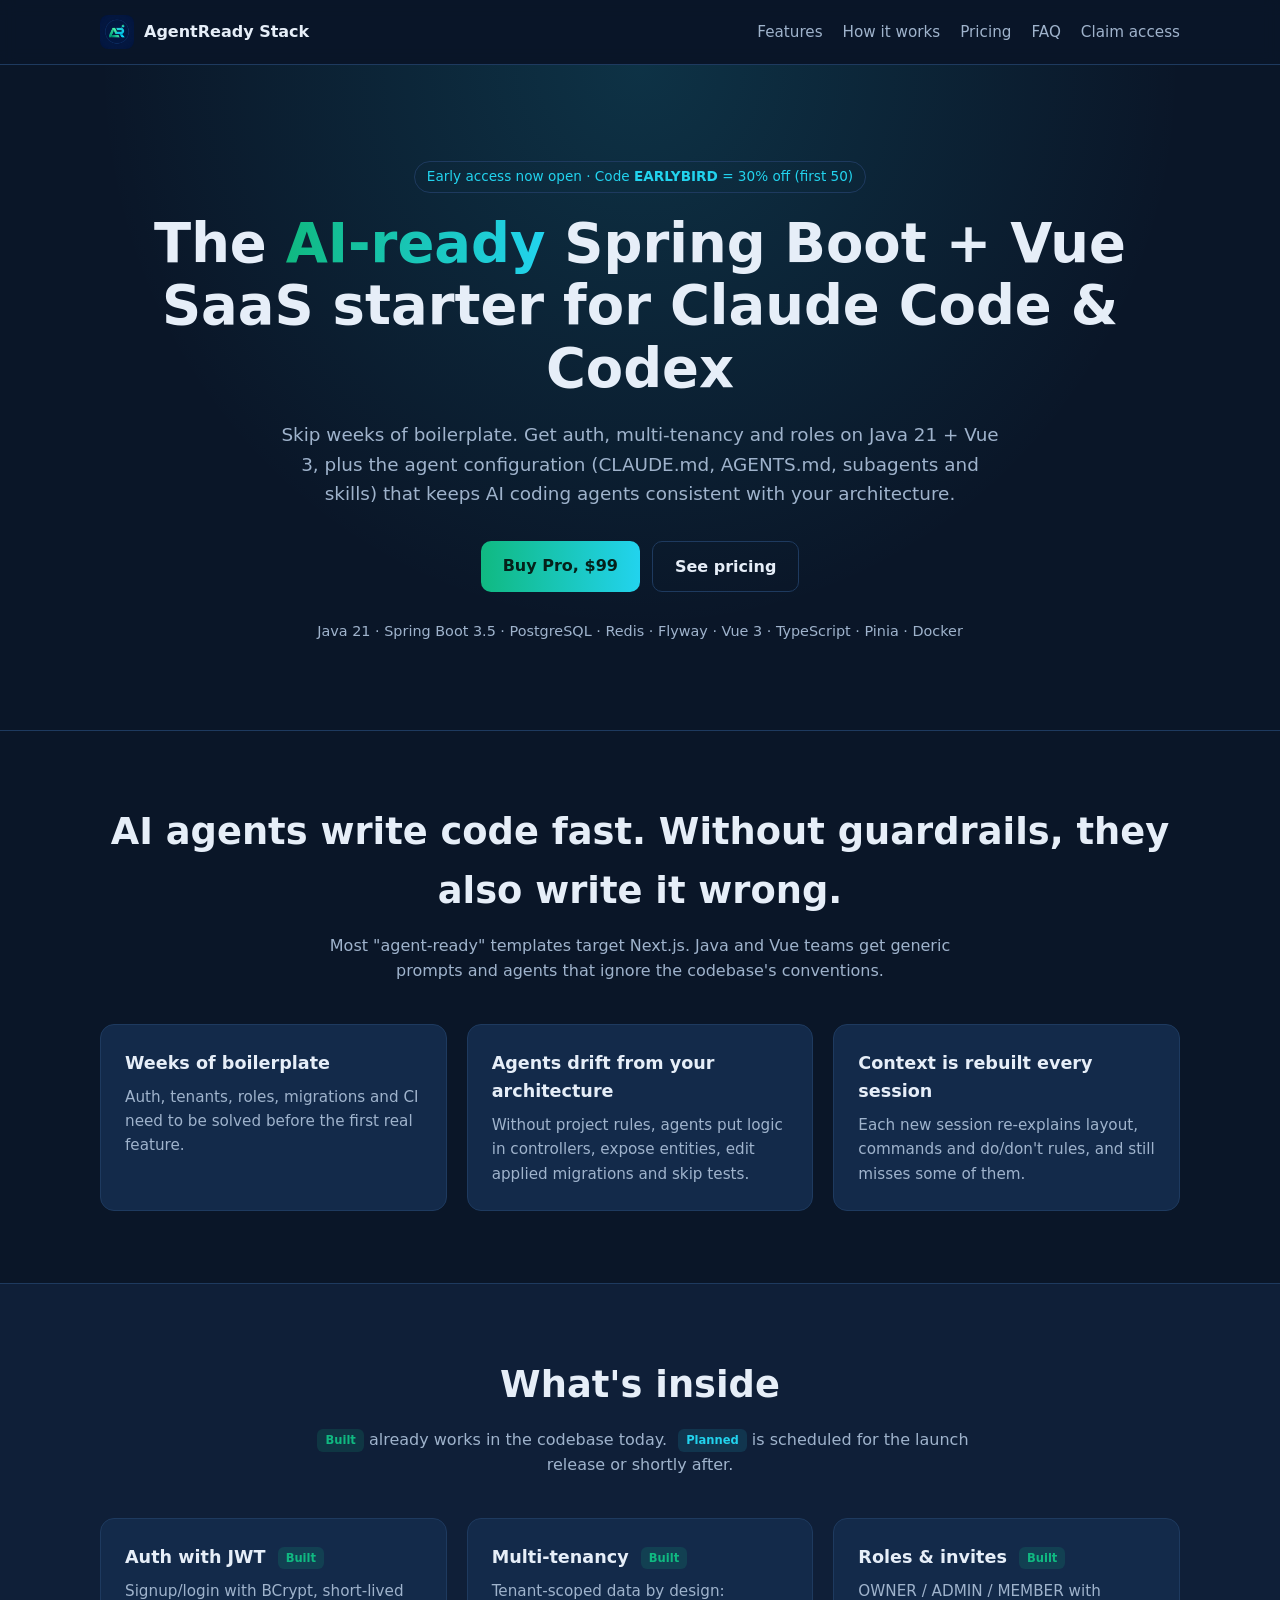
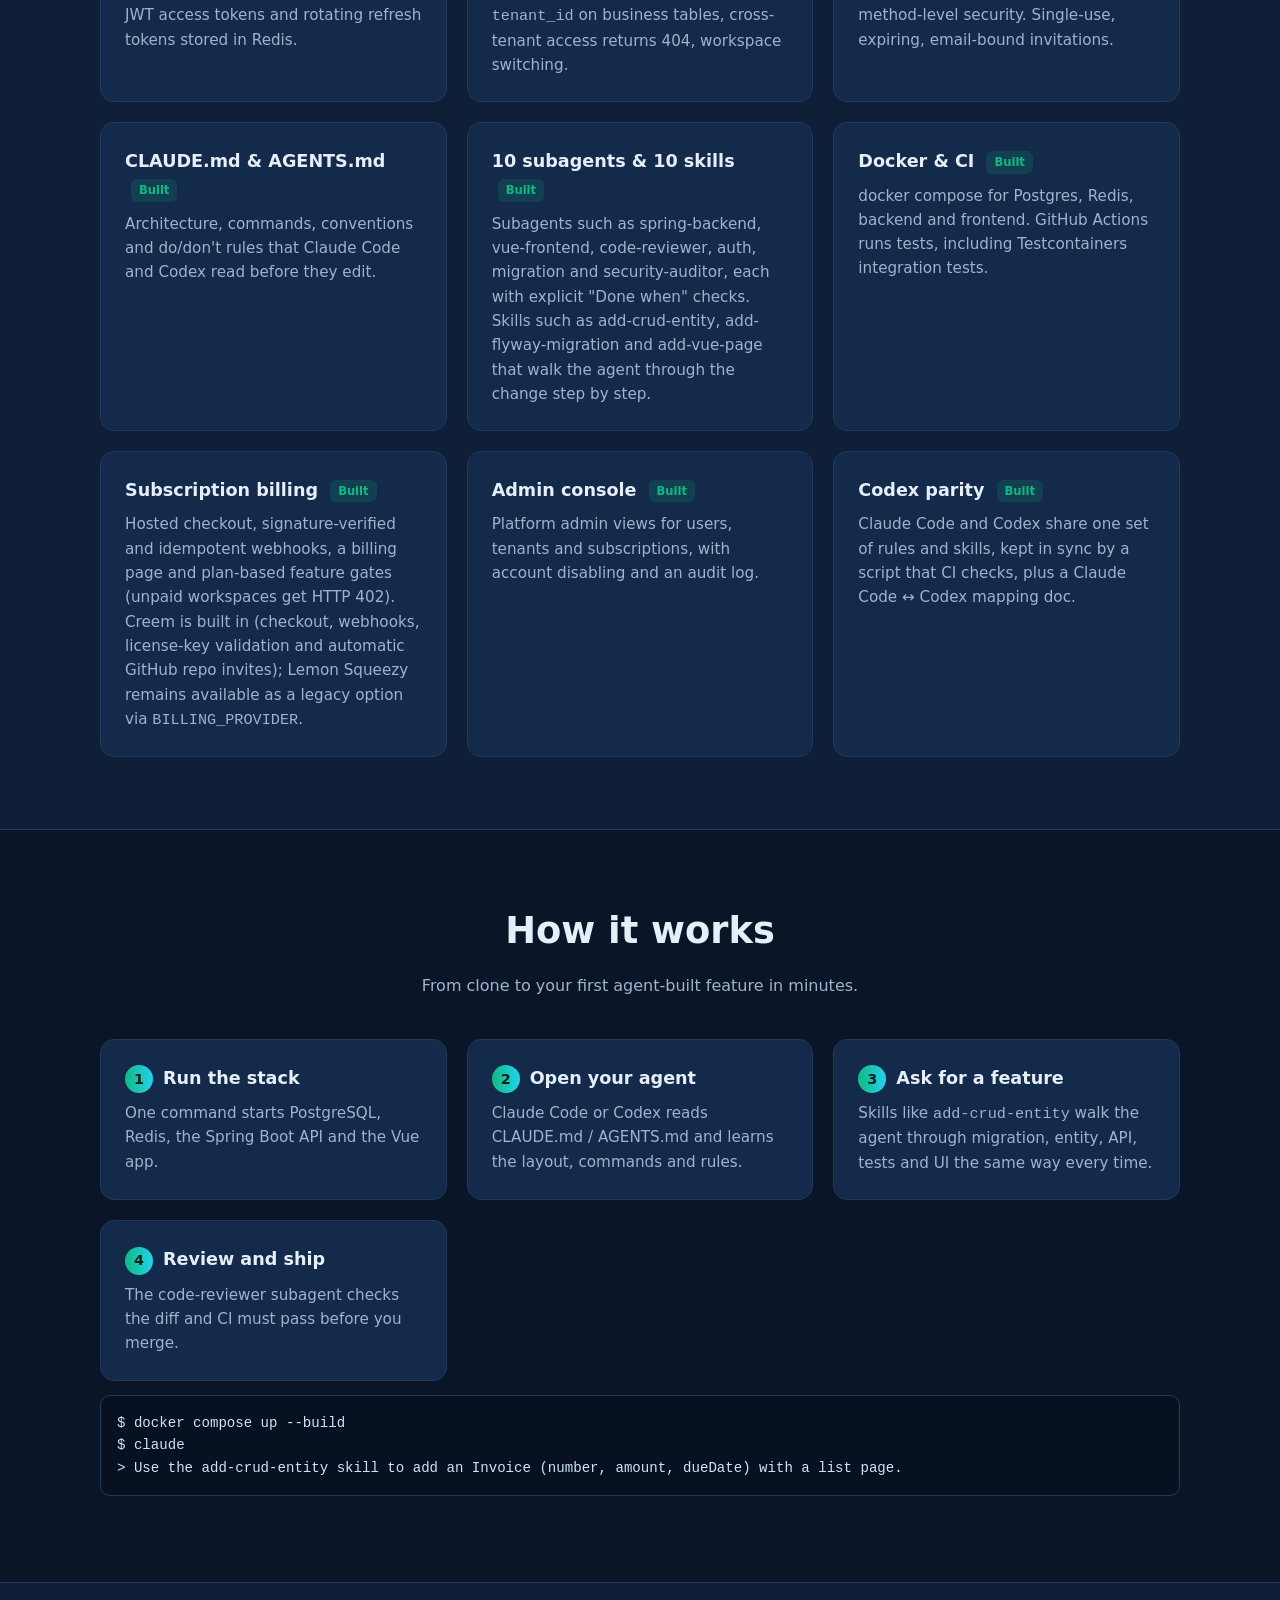
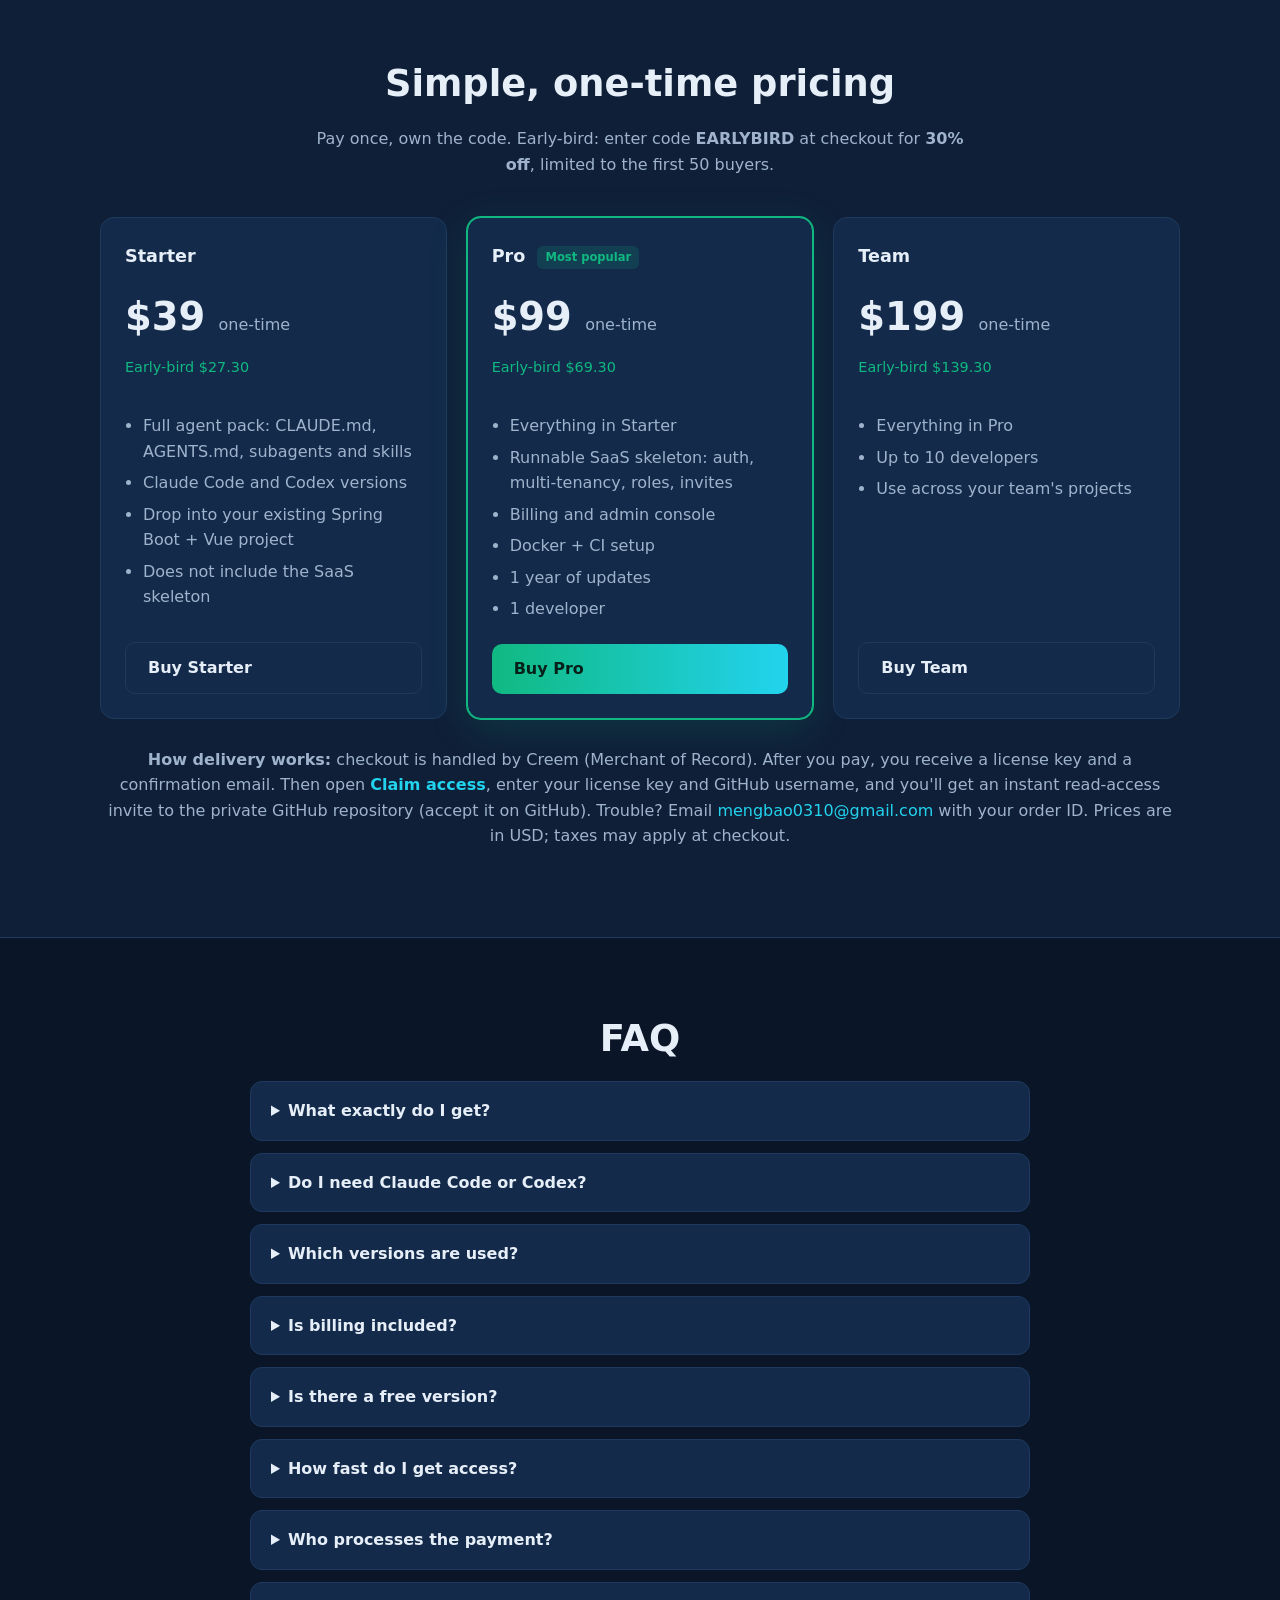
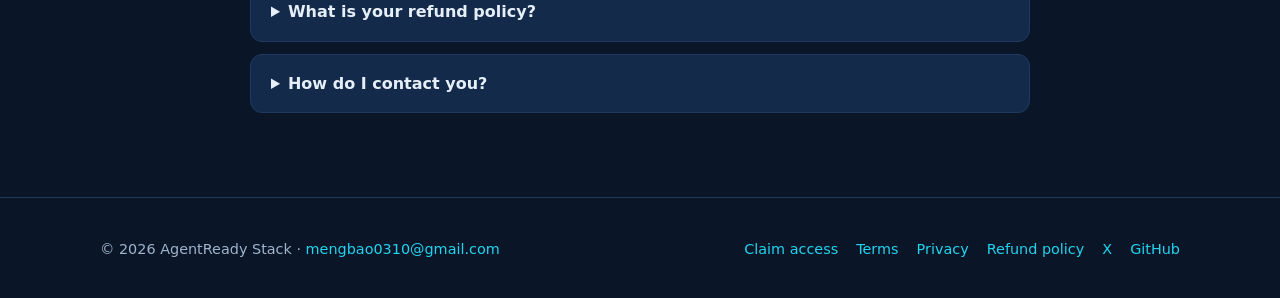
==== index.html @ 7f7bd386 "Self-serve delivery: Claim access page (license key + GitHub username), Creem built-in billing, refu" ====
<!doctype html>
<html lang="en"><head><meta charset="UTF-8"><meta name="viewport" content="width=device-width, initial-scale=1"><link rel="icon" type="image/png" href="/assets/favicon.png"><link rel="apple-touch-icon" href="/assets/apple-touch-icon.png"><link rel="stylesheet" href="/assets/style.css">
<title>AgentReady Stack: AI-ready Spring Boot + Vue SaaS starter for Claude Code & Codex</title>
<meta name="description" content="A production-minded Spring Boot 3 + Vue 3 SaaS starter with CLAUDE.md, AGENTS.md, subagents and skills, so Claude Code and Codex can build features that fit your codebase.">
<meta property="og:title" content="AgentReady Stack"><meta property="og:description" content="AI-ready Spring Boot + Vue SaaS starter for Claude Code & Codex."><meta property="og:image" content="https://agentreadystack.github.io/assets/logo.png"><meta name="twitter:card" content="summary"><meta name="twitter:site" content="@agentreadystack">
</head><body>
<header class="top"><div class="wrap nav"><a class="brand" href="/"><img src="/assets/logo.png" alt="AgentReady Stack logo">AgentReady Stack</a><nav class="links"><a href="/#features">Features</a><a href="/#how">How it works</a><a href="/#pricing">Pricing</a><a href="/#faq">FAQ</a><a href="https://198.200.42.142.sslip.io:8443/claim">Claim access</a></nav></div></header>
<main>
<div class="hero"><div class="wrap">
  <span class="pill">Early access now open · Code <strong>EARLYBIRD</strong> = 30% off (first 50)</span>
  <h1>The <span class="g">AI-ready</span> Spring Boot + Vue<br>SaaS starter for Claude Code &amp; Codex</h1>
  <p class="lead">Skip weeks of boilerplate. Get auth, multi-tenancy and roles on Java 21 + Vue 3, plus the agent configuration (CLAUDE.md, AGENTS.md, subagents and skills) that keeps AI coding agents consistent with your architecture.</p>
  <div class="cta"><a class="btn primary" href="https://www.creem.io/payment/prod_1FH8LfFZTY4Kdtn2gimqIX">Buy Pro, $99</a><a class="btn" href="#pricing">See pricing</a></div>
  <p class="stack">Java 21 · Spring Boot 3.5 · PostgreSQL · Redis · Flyway · Vue 3 · TypeScript · Pinia · Docker</p>
</div></div>

<section id="problem"><div class="wrap">
  <h2>AI agents write code fast. Without guardrails, they also write it wrong.</h2>
  <p class="sub">Most "agent-ready" templates target Next.js. Java and Vue teams get generic prompts and agents that ignore the codebase's conventions.</p>
  <div class="grid">
    <div class="card"><h3>Weeks of boilerplate</h3><p>Auth, tenants, roles, migrations and CI need to be solved before the first real feature.</p></div>
    <div class="card"><h3>Agents drift from your architecture</h3><p>Without project rules, agents put logic in controllers, expose entities, edit applied migrations and skip tests.</p></div>
    <div class="card"><h3>Context is rebuilt every session</h3><p>Each new session re-explains layout, commands and do/don't rules, and still misses some of them.</p></div>
  </div>
</div></section>

<section id="features" class="alt"><div class="wrap">
  <h2>What's inside</h2>
  <p class="sub"><span class="tag ok">Built</span> already works in the codebase today. <span class="tag soon">Planned</span> is scheduled for the launch release or shortly after.</p>
  <div class="grid">
    <div class="card"><h3>Auth with JWT <span class="tag ok">Built</span></h3><p>Signup/login with BCrypt, short-lived JWT access tokens and rotating refresh tokens stored in Redis.</p></div>
    <div class="card"><h3>Multi-tenancy <span class="tag ok">Built</span></h3><p>Tenant-scoped data by design: <code>tenant_id</code> on business tables, cross-tenant access returns 404, workspace switching.</p></div>
    <div class="card"><h3>Roles &amp; invites <span class="tag ok">Built</span></h3><p>OWNER / ADMIN / MEMBER with method-level security. Single-use, expiring, email-bound invitations.</p></div>
    <div class="card"><h3>CLAUDE.md &amp; AGENTS.md <span class="tag ok">Built</span></h3><p>Architecture, commands, conventions and do/don't rules that Claude Code and Codex read before they edit.</p></div>
    <div class="card"><h3>10 subagents &amp; 10 skills <span class="tag ok">Built</span></h3><p>Subagents such as spring-backend, vue-frontend, code-reviewer, auth, migration and security-auditor, each with explicit "Done when" checks. Skills such as add-crud-entity, add-flyway-migration and add-vue-page that walk the agent through the change step by step.</p></div>
    <div class="card"><h3>Docker &amp; CI <span class="tag ok">Built</span></h3><p>docker compose for Postgres, Redis, backend and frontend. GitHub Actions runs tests, including Testcontainers integration tests.</p></div>
    <div class="card"><h3>Subscription billing <span class="tag ok">Built</span> </h3><p>Hosted checkout, signature-verified and idempotent webhooks, a billing page and plan-based feature gates (unpaid workspaces get HTTP 402). Creem is built in (checkout, webhooks, license-key validation and automatic GitHub repo invites); Lemon Squeezy remains available as a legacy option via <code>BILLING_PROVIDER</code>.</p></div>
    <div class="card"><h3>Admin console <span class="tag ok">Built</span></h3><p>Platform admin views for users, tenants and subscriptions, with account disabling and an audit log.</p></div>
    <div class="card"><h3>Codex parity <span class="tag ok">Built</span></h3><p>Claude Code and Codex share one set of rules and skills, kept in sync by a script that CI checks, plus a Claude Code ↔ Codex mapping doc.</p></div>
  </div>
</div></section>

<section id="how"><div class="wrap">
  <h2>How it works</h2>
  <p class="sub">From clone to your first agent-built feature in minutes.</p>
  <div class="grid steps">
    <div class="card"><h3>Run the stack</h3><p>One command starts PostgreSQL, Redis, the Spring Boot API and the Vue app.</p></div>
    <div class="card"><h3>Open your agent</h3><p>Claude Code or Codex reads CLAUDE.md / AGENTS.md and learns the layout, commands and rules.</p></div>
    <div class="card"><h3>Ask for a feature</h3><p>Skills like <code>add-crud-entity</code> walk the agent through migration, entity, API, tests and UI the same way every time.</p></div>
    <div class="card"><h3>Review and ship</h3><p>The code-reviewer subagent checks the diff and CI must pass before you merge.</p></div>
  </div>
<pre>$ docker compose up --build
$ claude
&gt; Use the add-crud-entity skill to add an Invoice (number, amount, dueDate) with a list page.</pre>
</div></section>

<section id="pricing" class="alt"><div class="wrap">
  <h2>Simple, one-time pricing</h2>
  <p class="sub">Pay once, own the code. Early-bird: enter code <strong>EARLYBIRD</strong> at checkout for <strong>30% off</strong>, limited to the first 50 buyers.</p>
  <div class="grid">
    <div class="card price"><h3>Starter</h3><div class="amt">$39 <small>one-time</small></div><div class="early">Early-bird $27.30</div>
      <ul><li>Full agent pack: CLAUDE.md, AGENTS.md, subagents and skills</li><li>Claude Code and Codex versions</li><li>Drop into your existing Spring Boot + Vue project</li><li>Does not include the SaaS skeleton</li></ul>
      <a class="btn" href="https://www.creem.io/payment/prod_6Cy2xMHjmR40RWroqj9ZmP">Buy Starter</a></div>
    <div class="card price feat"><h3>Pro <span class="tag ok">Most popular</span></h3><div class="amt">$99 <small>one-time</small></div><div class="early">Early-bird $69.30</div>
      <ul><li>Everything in Starter</li><li>Runnable SaaS skeleton: auth, multi-tenancy, roles, invites</li><li>Billing and admin console</li><li>Docker + CI setup</li><li>1 year of updates</li><li>1 developer</li></ul>
      <a class="btn primary" href="https://www.creem.io/payment/prod_1FH8LfFZTY4Kdtn2gimqIX">Buy Pro</a></div>
    <div class="card price"><h3>Team</h3><div class="amt">$199 <small>one-time</small></div><div class="early">Early-bird $139.30</div>
      <ul><li>Everything in Pro</li><li>Up to 10 developers</li><li>Use across your team's projects</li></ul>
      <a class="btn" href="https://www.creem.io/payment/prod_1za8UIUxZ0v2DpM2Q4y50P">Buy Team</a></div>
  </div>
  <p class="notice"><strong>How delivery works:</strong> checkout is handled by Creem (Merchant of Record). After you pay, you receive a license key and a confirmation email. Then open <a href="https://198.200.42.142.sslip.io:8443/claim"><strong>Claim access</strong></a>, enter your license key and GitHub username, and you'll get an instant read-access invite to the private GitHub repository (accept it on GitHub). Trouble? Email <a href="mailto:mengbao0310@gmail.com">mengbao0310@gmail.com</a> with your order ID. Prices are in USD; taxes may apply at checkout.</p>
</div></section>

<section id="faq"><div class="wrap" style="max-width:820px">
  <h2>FAQ</h2>
  <details><summary>What exactly do I get?</summary><p>Source code for the Spring Boot + Vue project (Pro/Team) and the agent configuration files (all plans), delivered through an invite to the private GitHub repository (redeem your license key on the <a href="https://198.200.42.142.sslip.io:8443/claim">claim page</a>), plus a license key. You can modify it and use it in commercial projects.</p></details>
  <details><summary>Do I need Claude Code or Codex?</summary><p>No. It's a clean, conventional codebase you can use on its own. The agent pack makes Claude Code and Codex far more reliable on it.</p></details>
  <details><summary>Which versions are used?</summary><p>Java 21, Spring Boot 3.5, PostgreSQL 16, Redis 7, Vue 3 with Vite, TypeScript and Pinia.</p></details>
  <details><summary>Is billing included?</summary><p>Yes, in Pro and Team: checkout, verified webhooks, a billing page, plan gates and an admin console are in the codebase today. Creem is the built-in provider (Lemon Squeezy is kept as a legacy option). Anything not built yet is labeled "Planned" on this page.</p></details>
  <details><summary>Is there a free version?</summary><p>An open-source "lite" edition (agent basics + minimal CRUD demo, MIT) and a free CLI, <code>wt-java</code>, for running agents in parallel git worktrees are planned around launch.</p></details>
  <details><summary>How fast do I get access?</summary><p>Instantly. Your license key is in the Creem receipt email; enter it with your GitHub username at <a href="https://198.200.42.142.sslip.io:8443/claim">Claim access</a> and the invite is sent right away. If anything goes wrong, email <a href="mailto:mengbao0310@gmail.com">mengbao0310@gmail.com</a>.</p></details>
  <details><summary>Who processes the payment?</summary><p>Creem, our Merchant of Record. They handle payment, invoices and applicable sales tax.</p></details>
  <details><summary>What is your refund policy?</summary><p>14 days, no questions asked. See the <a href="/refund.html">refund policy</a>.</p></details>
  <details><summary>How do I contact you?</summary><p>Email <a href="mailto:mengbao0310@gmail.com">mengbao0310@gmail.com</a> or message <a href="https://x.com/agentreadystack">@agentreadystack</a> on X.</p></details>
</div></section>
</main>
<footer><div class="wrap foot"><div>© 2026 AgentReady Stack · <a href="mailto:mengbao0310@gmail.com">mengbao0310@gmail.com</a></div><nav><a href="https://198.200.42.142.sslip.io:8443/claim">Claim access</a><a href="/terms.html">Terms</a><a href="/privacy.html">Privacy</a><a href="/refund.html">Refund policy</a><a href="https://x.com/agentreadystack">X</a><a href="https://github.com/agentreadystack">GitHub</a></nav></div></footer>
</body></html>
---- assets/style.css ----
:root{--bg:#0a1628;--bg2:#0f1f38;--card:#132a4a;--line:#1e3a5f;--text:#e6eef8;--muted:#9fb3cc;--em:#10b981;--cy:#22d3ee;--grad:linear-gradient(90deg,#10b981,#22d3ee)}
*{box-sizing:border-box}html{scroll-behavior:smooth}
body{margin:0;font-family:Inter,ui-sans-serif,system-ui,-apple-system,"Segoe UI",Roboto,sans-serif;background:var(--bg);color:var(--text);line-height:1.6}
a{color:var(--cy);text-decoration:none}a:hover{text-decoration:underline}
.wrap{max-width:1120px;margin:0 auto;padding:0 20px}
header.top{position:sticky;top:0;z-index:10;background:rgba(10,22,40,.85);backdrop-filter:blur(8px);border-bottom:1px solid var(--line)}
.nav{display:flex;align-items:center;gap:24px;height:64px}
.brand{display:flex;align-items:center;gap:10px;font-weight:700;color:var(--text)}.brand img{width:34px;height:34px;border-radius:8px}
.nav .links{margin-left:auto;display:flex;gap:20px;font-size:.95rem}.nav .links a{color:var(--muted)}
.btn{display:inline-block;padding:12px 22px;border-radius:10px;font-weight:600;border:1px solid var(--line);color:var(--text)}
.btn:hover{text-decoration:none;border-color:var(--cy)}
.btn.primary{background:var(--grad);color:#05211a;border:0}
.hero{padding:96px 0 72px;text-align:center;background:radial-gradient(ellipse at top,rgba(34,211,238,.15),transparent 60%)}
.pill{display:inline-block;padding:4px 12px;border:1px solid var(--line);border-radius:999px;color:var(--cy);font-size:.85rem;margin-bottom:20px}
h1{font-size:clamp(2rem,5vw,3.4rem);line-height:1.15;margin:0 0 20px}
.g{background:var(--grad);-webkit-background-clip:text;background-clip:text;color:transparent}
.lead{font-size:1.15rem;color:var(--muted);max-width:720px;margin:0 auto 32px}
.cta{display:flex;gap:12px;justify-content:center;flex-wrap:wrap}
.stack{margin-top:28px;color:var(--muted);font-size:.9rem}
section{padding:72px 0;border-top:1px solid var(--line)}
section.alt{background:var(--bg2)}
h2{font-size:clamp(1.6rem,3.5vw,2.3rem);margin:0 0 12px;text-align:center}
.sub{color:var(--muted);text-align:center;max-width:680px;margin:0 auto 40px}
.grid{display:grid;gap:20px;grid-template-columns:repeat(auto-fit,minmax(260px,1fr))}
.card{background:var(--card);border:1px solid var(--line);border-radius:14px;padding:24px}
.card h3{margin:0 0 8px;font-size:1.1rem}.card p{margin:0;color:var(--muted);font-size:.95rem}
.tag{display:inline-block;font-size:.72rem;font-weight:700;padding:2px 8px;border-radius:6px;margin-left:6px;vertical-align:middle}
.tag.ok{background:rgba(16,185,129,.15);color:var(--em)}.tag.soon{background:rgba(34,211,238,.12);color:var(--cy)}
.steps{counter-reset:s}.steps .card h3::before{counter-increment:s;content:counter(s);display:inline-grid;place-items:center;width:28px;height:28px;border-radius:50%;background:var(--grad);color:#05211a;margin-right:10px;font-size:.9rem}
pre{background:#071122;border:1px solid var(--line);border-radius:10px;padding:16px;overflow:auto;font-size:.88rem;color:#cfe3f7}
.price{display:flex;flex-direction:column}.price .amt{font-size:2.4rem;font-weight:800;margin:8px 0}.price .amt small{font-size:1rem;color:var(--muted);font-weight:500}
.price .early{color:var(--em);font-size:.9rem;margin-bottom:12px}
.price ul{padding-left:18px;color:var(--muted);flex:1}.price li{margin:6px 0}
.price.feat{border-color:var(--em);box-shadow:0 0 0 1px var(--em),0 10px 40px rgba(16,185,129,.15)}
.notice{text-align:center;margin-top:28px;color:var(--muted)}
details{background:var(--card);border:1px solid var(--line);border-radius:12px;padding:16px 20px;margin-bottom:12px}
summary{cursor:pointer;font-weight:600}details p{color:var(--muted);margin:10px 0 0}
footer{border-top:1px solid var(--line);padding:40px 0;color:var(--muted);font-size:.9rem}
.foot{display:flex;flex-wrap:wrap;gap:20px;align-items:center;justify-content:space-between}.foot nav{display:flex;gap:18px;flex-wrap:wrap}
.legal{max-width:780px;padding:48px 20px}.legal h1{font-size:2rem}.legal h2{text-align:left;font-size:1.25rem;margin-top:32px}.legal p,.legal li{color:var(--muted)}
@media(max-width:720px){.nav .links{display:none}.hero{padding:64px 0 48px}}
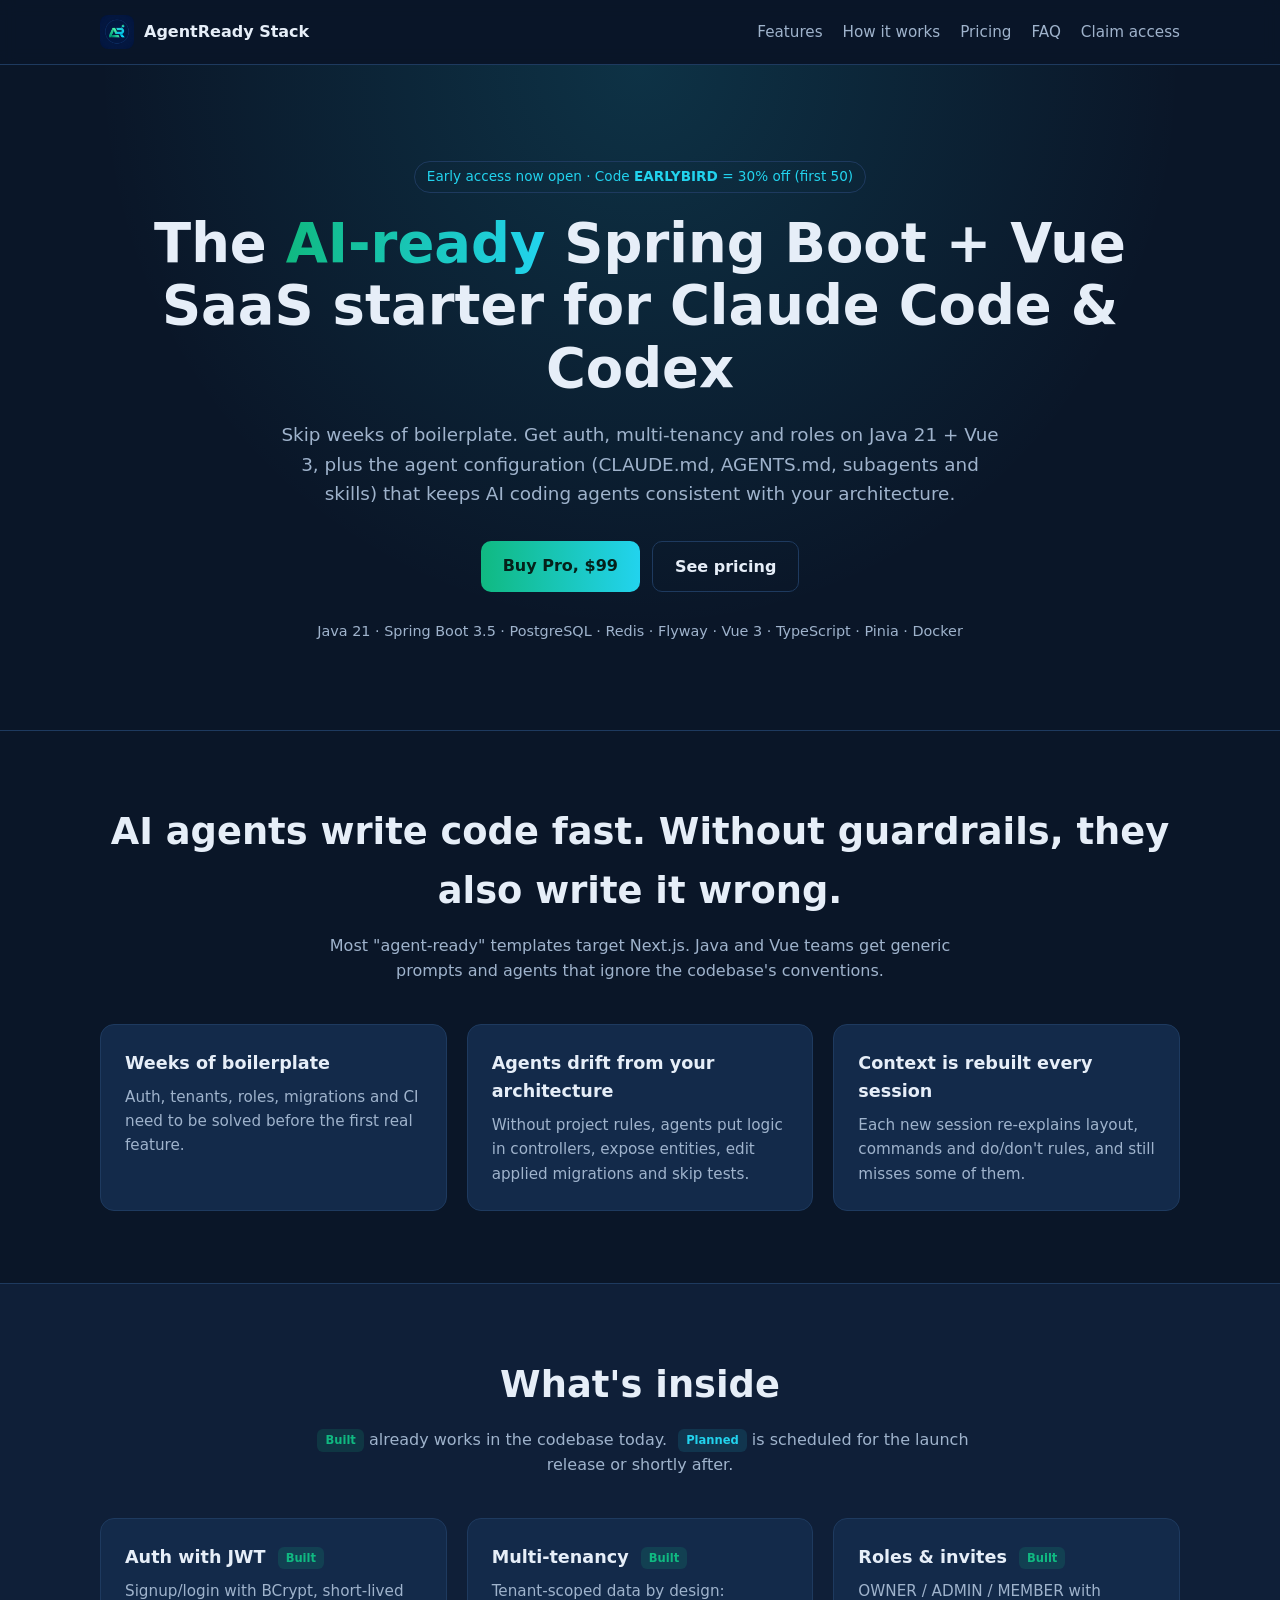
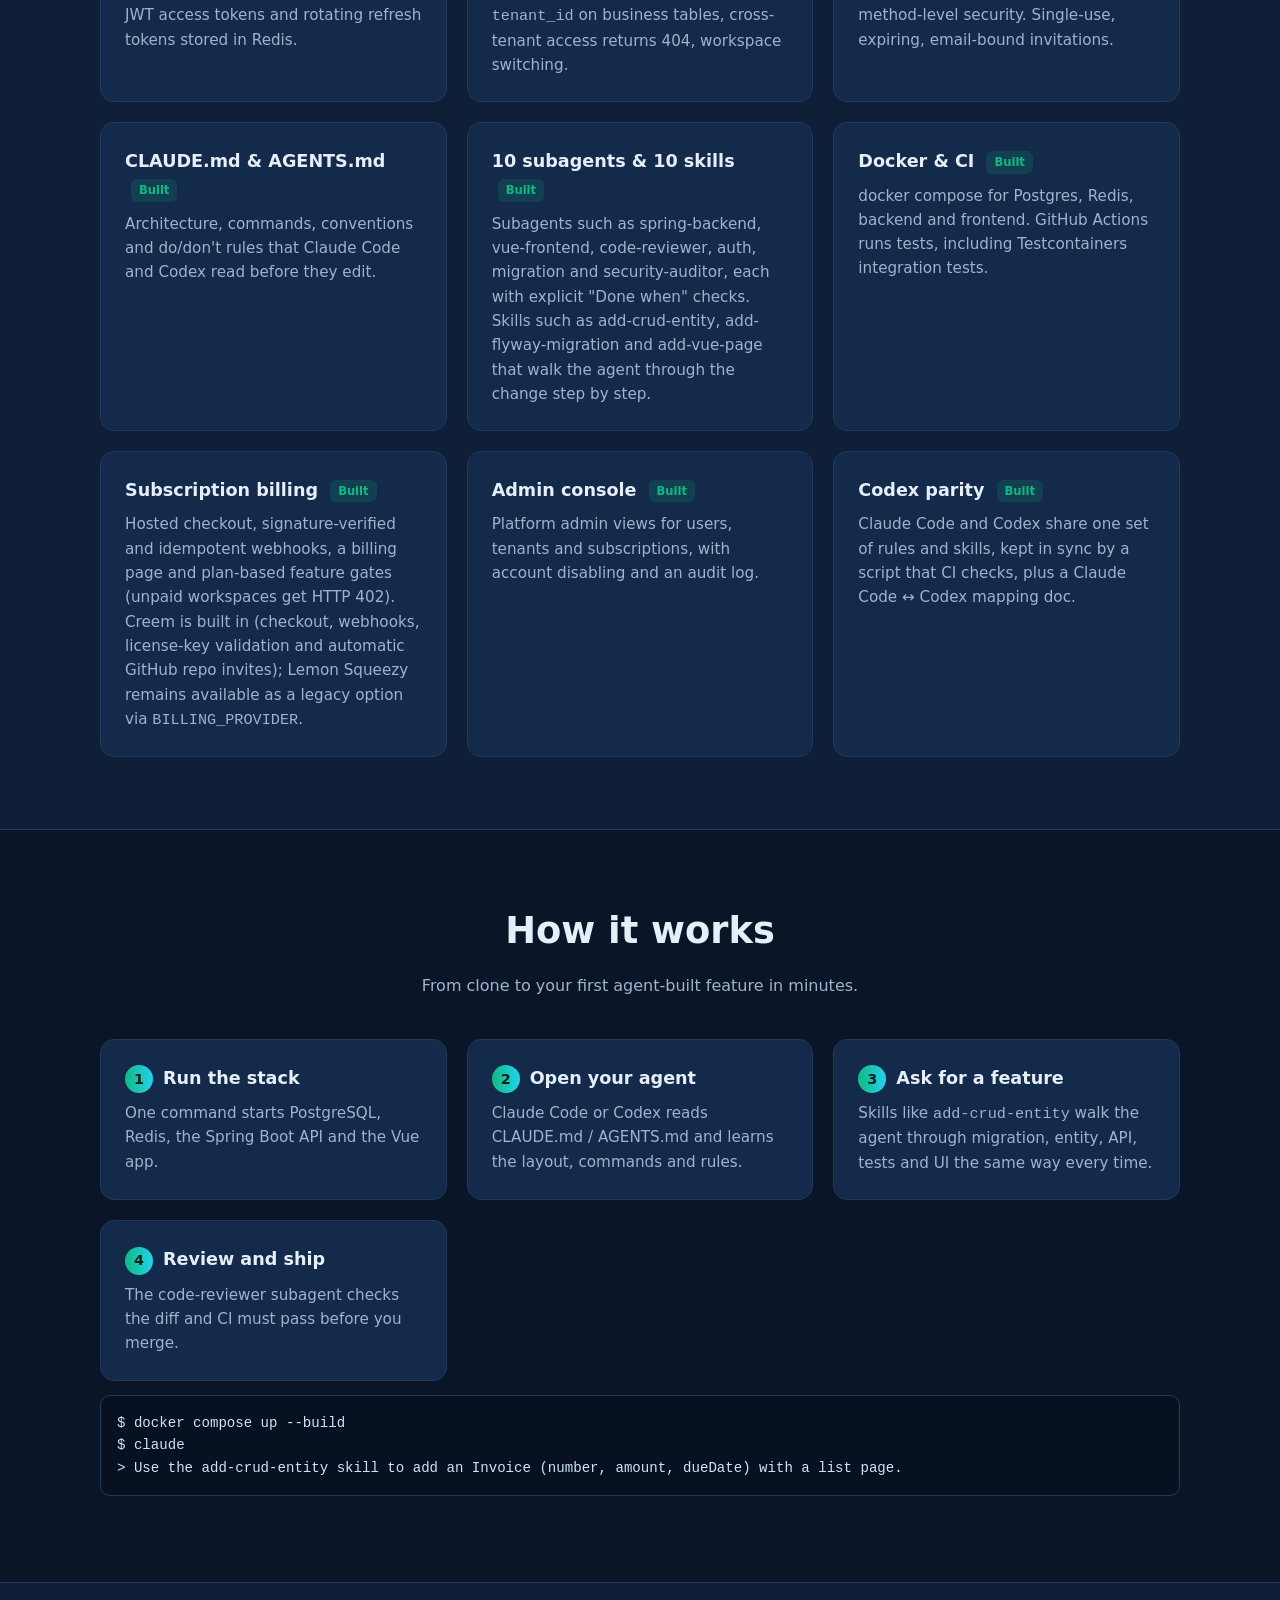
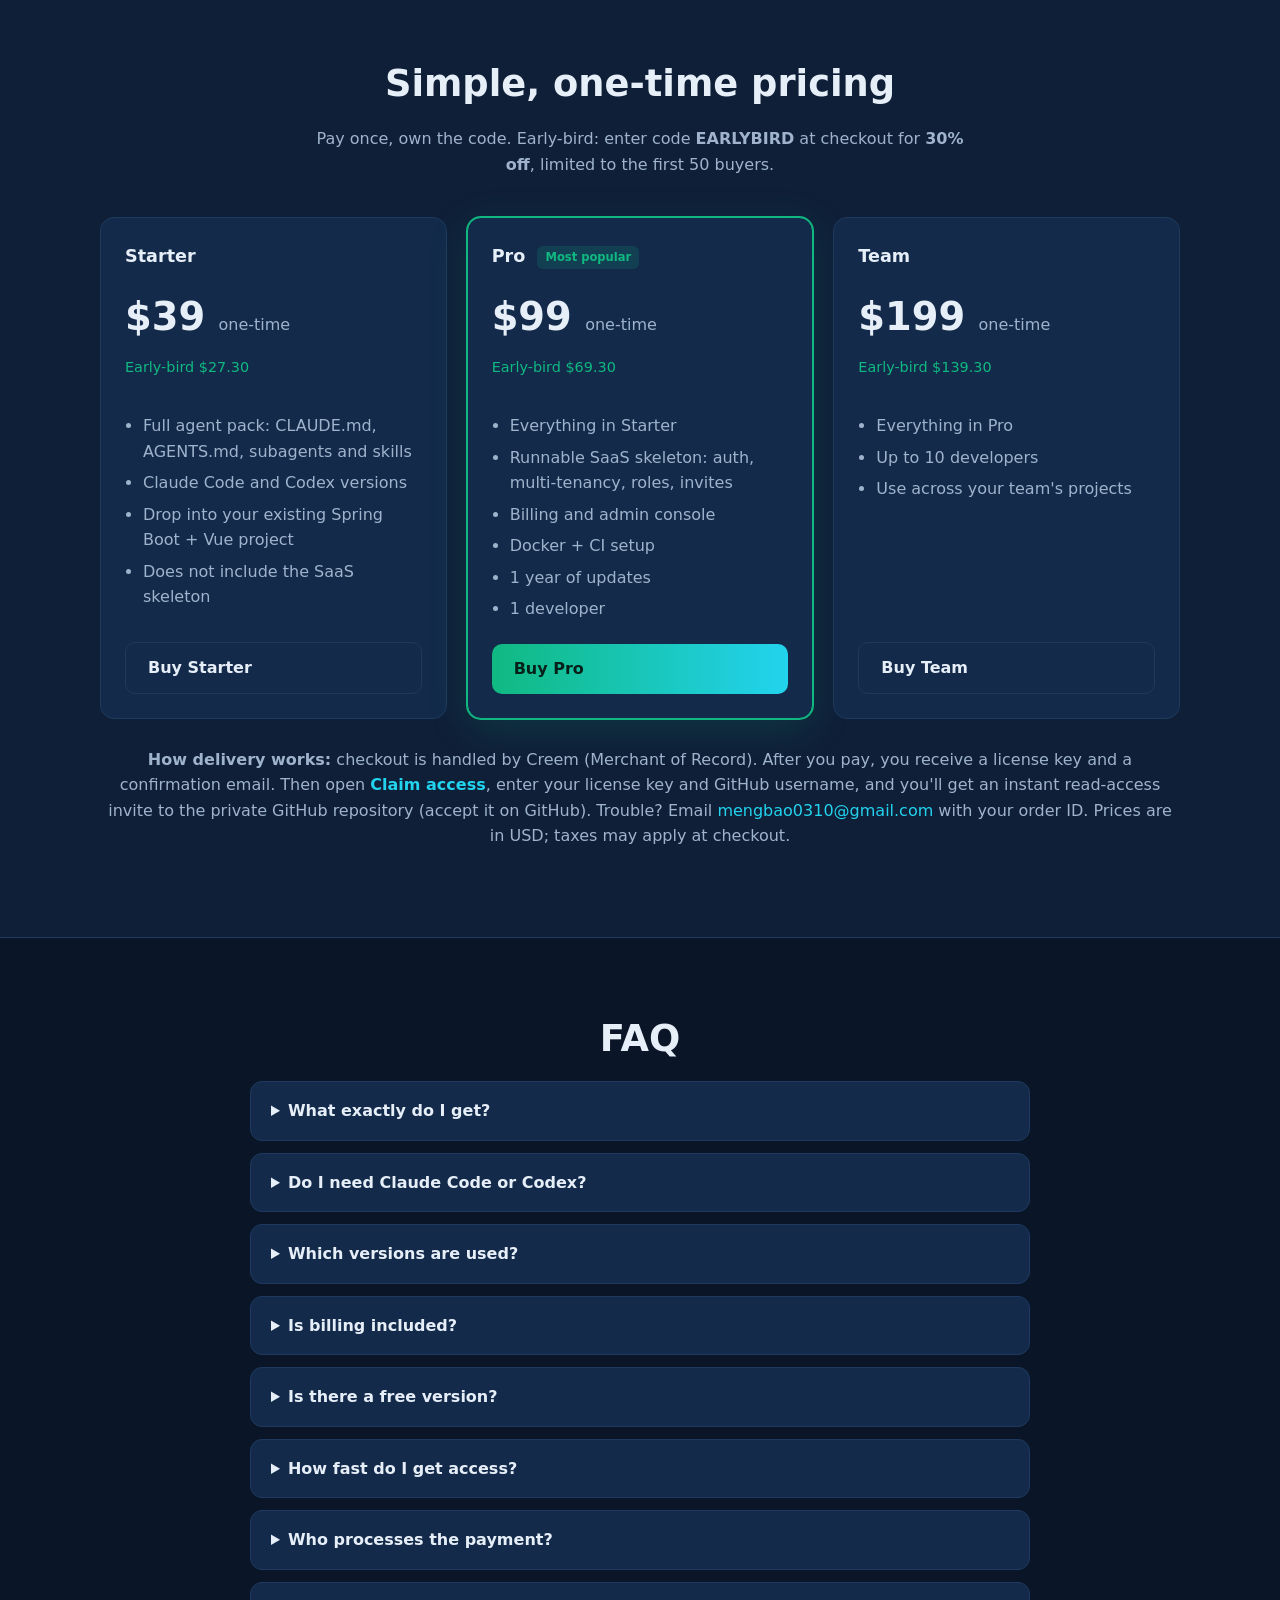
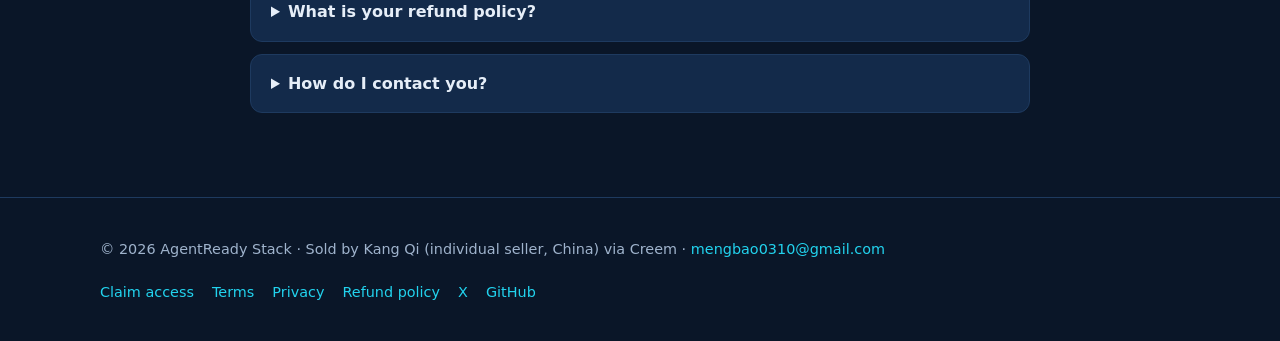
==== commit 75b201e1: "Move to custom domain agentreadystack.com, claim link to app.agentreadystack.com, seller identity on" ====
--- a/index.html
+++ b/index.html
@@ -2,9 +2,9 @@
 <html lang="en"><head><meta charset="UTF-8"><meta name="viewport" content="width=device-width, initial-scale=1"><link rel="icon" type="image/png" href="/assets/favicon.png"><link rel="apple-touch-icon" href="/assets/apple-touch-icon.png"><link rel="stylesheet" href="/assets/style.css">
 <title>AgentReady Stack: AI-ready Spring Boot + Vue SaaS starter for Claude Code & Codex</title>
 <meta name="description" content="A production-minded Spring Boot 3 + Vue 3 SaaS starter with CLAUDE.md, AGENTS.md, subagents and skills, so Claude Code and Codex can build features that fit your codebase.">
-<meta property="og:title" content="AgentReady Stack"><meta property="og:description" content="AI-ready Spring Boot + Vue SaaS starter for Claude Code & Codex."><meta property="og:image" content="https://agentreadystack.github.io/assets/logo.png"><meta name="twitter:card" content="summary"><meta name="twitter:site" content="@agentreadystack">
+<link rel="canonical" href="https://agentreadystack.com/"><meta property="og:url" content="https://agentreadystack.com/"><meta property="og:title" content="AgentReady Stack"><meta property="og:description" content="AI-ready Spring Boot + Vue SaaS starter for Claude Code & Codex."><meta property="og:image" content="https://agentreadystack.com/assets/logo.png"><meta name="twitter:card" content="summary"><meta name="twitter:site" content="@agentreadystack">
 </head><body>
-<header class="top"><div class="wrap nav"><a class="brand" href="/"><img src="/assets/logo.png" alt="AgentReady Stack logo">AgentReady Stack</a><nav class="links"><a href="/#features">Features</a><a href="/#how">How it works</a><a href="/#pricing">Pricing</a><a href="/#faq">FAQ</a><a href="https://198.200.42.142.sslip.io:8443/claim">Claim access</a></nav></div></header>
+<header class="top"><div class="wrap nav"><a class="brand" href="/"><img src="/assets/logo.png" alt="AgentReady Stack logo">AgentReady Stack</a><nav class="links"><a href="/#features">Features</a><a href="/#how">How it works</a><a href="/#pricing">Pricing</a><a href="/#faq">FAQ</a><a href="https://app.agentreadystack.com:8443/claim">Claim access</a></nav></div></header>
 <main>
 <div class="hero"><div class="wrap">
   <span class="pill">Early access now open · Code <strong>EARLYBIRD</strong> = 30% off (first 50)</span>
@@ -68,21 +68,21 @@
       <ul><li>Everything in Pro</li><li>Up to 10 developers</li><li>Use across your team's projects</li></ul>
       <a class="btn" href="https://www.creem.io/payment/prod_1za8UIUxZ0v2DpM2Q4y50P">Buy Team</a></div>
   </div>
-  <p class="notice"><strong>How delivery works:</strong> checkout is handled by Creem (Merchant of Record). After you pay, you receive a license key and a confirmation email. Then open <a href="https://198.200.42.142.sslip.io:8443/claim"><strong>Claim access</strong></a>, enter your license key and GitHub username, and you'll get an instant read-access invite to the private GitHub repository (accept it on GitHub). Trouble? Email <a href="mailto:mengbao0310@gmail.com">mengbao0310@gmail.com</a> with your order ID. Prices are in USD; taxes may apply at checkout.</p>
+  <p class="notice"><strong>How delivery works:</strong> checkout is handled by Creem (Merchant of Record). After you pay, you receive a license key and a confirmation email. Then open <a href="https://app.agentreadystack.com:8443/claim"><strong>Claim access</strong></a>, enter your license key and GitHub username, and you'll get an instant read-access invite to the private GitHub repository (accept it on GitHub). Trouble? Email <a href="mailto:mengbao0310@gmail.com">mengbao0310@gmail.com</a> with your order ID. Prices are in USD; taxes may apply at checkout.</p>
 </div></section>
 
 <section id="faq"><div class="wrap" style="max-width:820px">
   <h2>FAQ</h2>
-  <details><summary>What exactly do I get?</summary><p>Source code for the Spring Boot + Vue project (Pro/Team) and the agent configuration files (all plans), delivered through an invite to the private GitHub repository (redeem your license key on the <a href="https://198.200.42.142.sslip.io:8443/claim">claim page</a>), plus a license key. You can modify it and use it in commercial projects.</p></details>
+  <details><summary>What exactly do I get?</summary><p>Source code for the Spring Boot + Vue project (Pro/Team) and the agent configuration files (all plans), delivered through an invite to the private GitHub repository (redeem your license key on the <a href="https://app.agentreadystack.com:8443/claim">claim page</a>), plus a license key. You can modify it and use it in commercial projects.</p></details>
   <details><summary>Do I need Claude Code or Codex?</summary><p>No. It's a clean, conventional codebase you can use on its own. The agent pack makes Claude Code and Codex far more reliable on it.</p></details>
   <details><summary>Which versions are used?</summary><p>Java 21, Spring Boot 3.5, PostgreSQL 16, Redis 7, Vue 3 with Vite, TypeScript and Pinia.</p></details>
   <details><summary>Is billing included?</summary><p>Yes, in Pro and Team: checkout, verified webhooks, a billing page, plan gates and an admin console are in the codebase today. Creem is the built-in provider (Lemon Squeezy is kept as a legacy option). Anything not built yet is labeled "Planned" on this page.</p></details>
   <details><summary>Is there a free version?</summary><p>An open-source "lite" edition (agent basics + minimal CRUD demo, MIT) and a free CLI, <code>wt-java</code>, for running agents in parallel git worktrees are planned around launch.</p></details>
-  <details><summary>How fast do I get access?</summary><p>Instantly. Your license key is in the Creem receipt email; enter it with your GitHub username at <a href="https://198.200.42.142.sslip.io:8443/claim">Claim access</a> and the invite is sent right away. If anything goes wrong, email <a href="mailto:mengbao0310@gmail.com">mengbao0310@gmail.com</a>.</p></details>
+  <details><summary>How fast do I get access?</summary><p>Instantly. Your license key is in the Creem receipt email; enter it with your GitHub username at <a href="https://app.agentreadystack.com:8443/claim">Claim access</a> and the invite is sent right away. If anything goes wrong, email <a href="mailto:mengbao0310@gmail.com">mengbao0310@gmail.com</a>.</p></details>
   <details><summary>Who processes the payment?</summary><p>Creem, our Merchant of Record. They handle payment, invoices and applicable sales tax.</p></details>
   <details><summary>What is your refund policy?</summary><p>14 days, no questions asked. See the <a href="/refund.html">refund policy</a>.</p></details>
   <details><summary>How do I contact you?</summary><p>Email <a href="mailto:mengbao0310@gmail.com">mengbao0310@gmail.com</a> or message <a href="https://x.com/agentreadystack">@agentreadystack</a> on X.</p></details>
 </div></section>
 </main>
-<footer><div class="wrap foot"><div>© 2026 AgentReady Stack · <a href="mailto:mengbao0310@gmail.com">mengbao0310@gmail.com</a></div><nav><a href="https://198.200.42.142.sslip.io:8443/claim">Claim access</a><a href="/terms.html">Terms</a><a href="/privacy.html">Privacy</a><a href="/refund.html">Refund policy</a><a href="https://x.com/agentreadystack">X</a><a href="https://github.com/agentreadystack">GitHub</a></nav></div></footer>
+<footer><div class="wrap foot"><div>© 2026 AgentReady Stack · Sold by Kang Qi (individual seller, China) via Creem · <a href="mailto:mengbao0310@gmail.com">mengbao0310@gmail.com</a></div><nav><a href="https://app.agentreadystack.com:8443/claim">Claim access</a><a href="/terms.html">Terms</a><a href="/privacy.html">Privacy</a><a href="/refund.html">Refund policy</a><a href="https://x.com/agentreadystack">X</a><a href="https://github.com/agentreadystack">GitHub</a></nav></div></footer>
 </body></html>
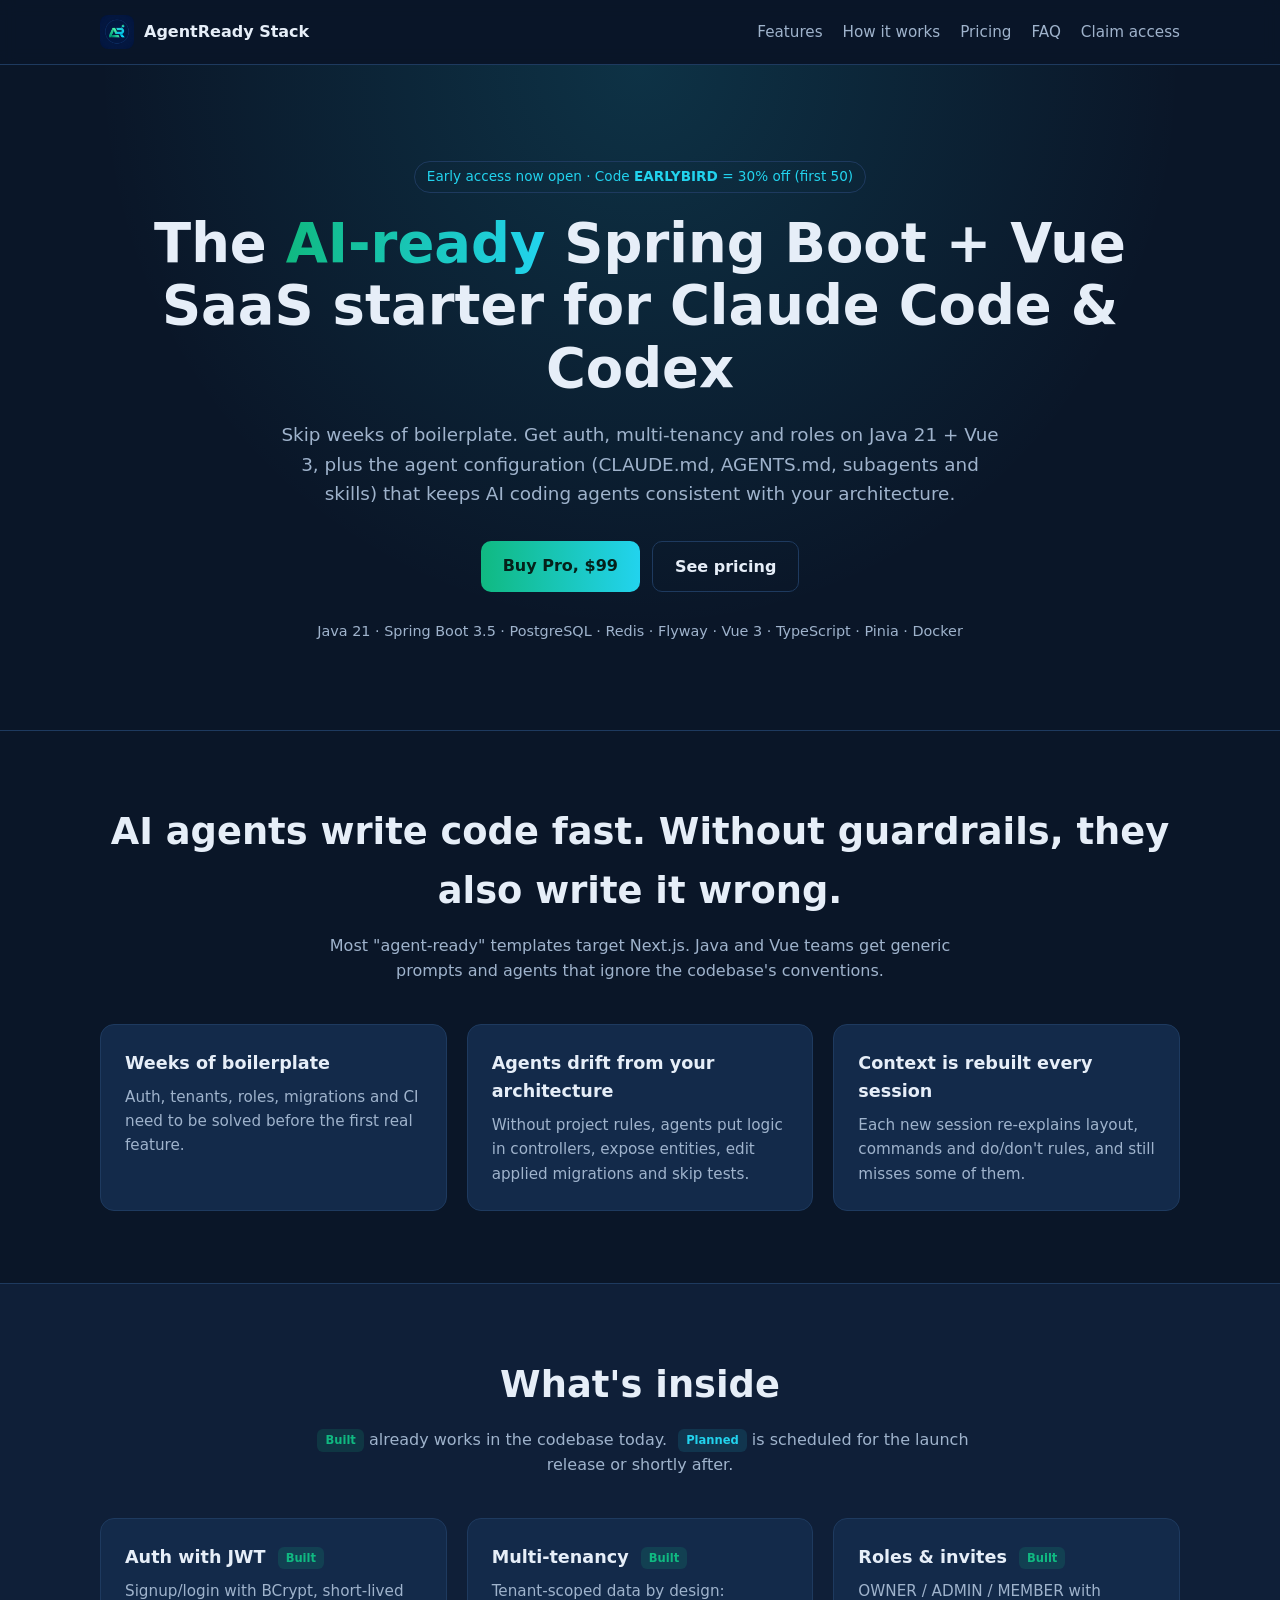
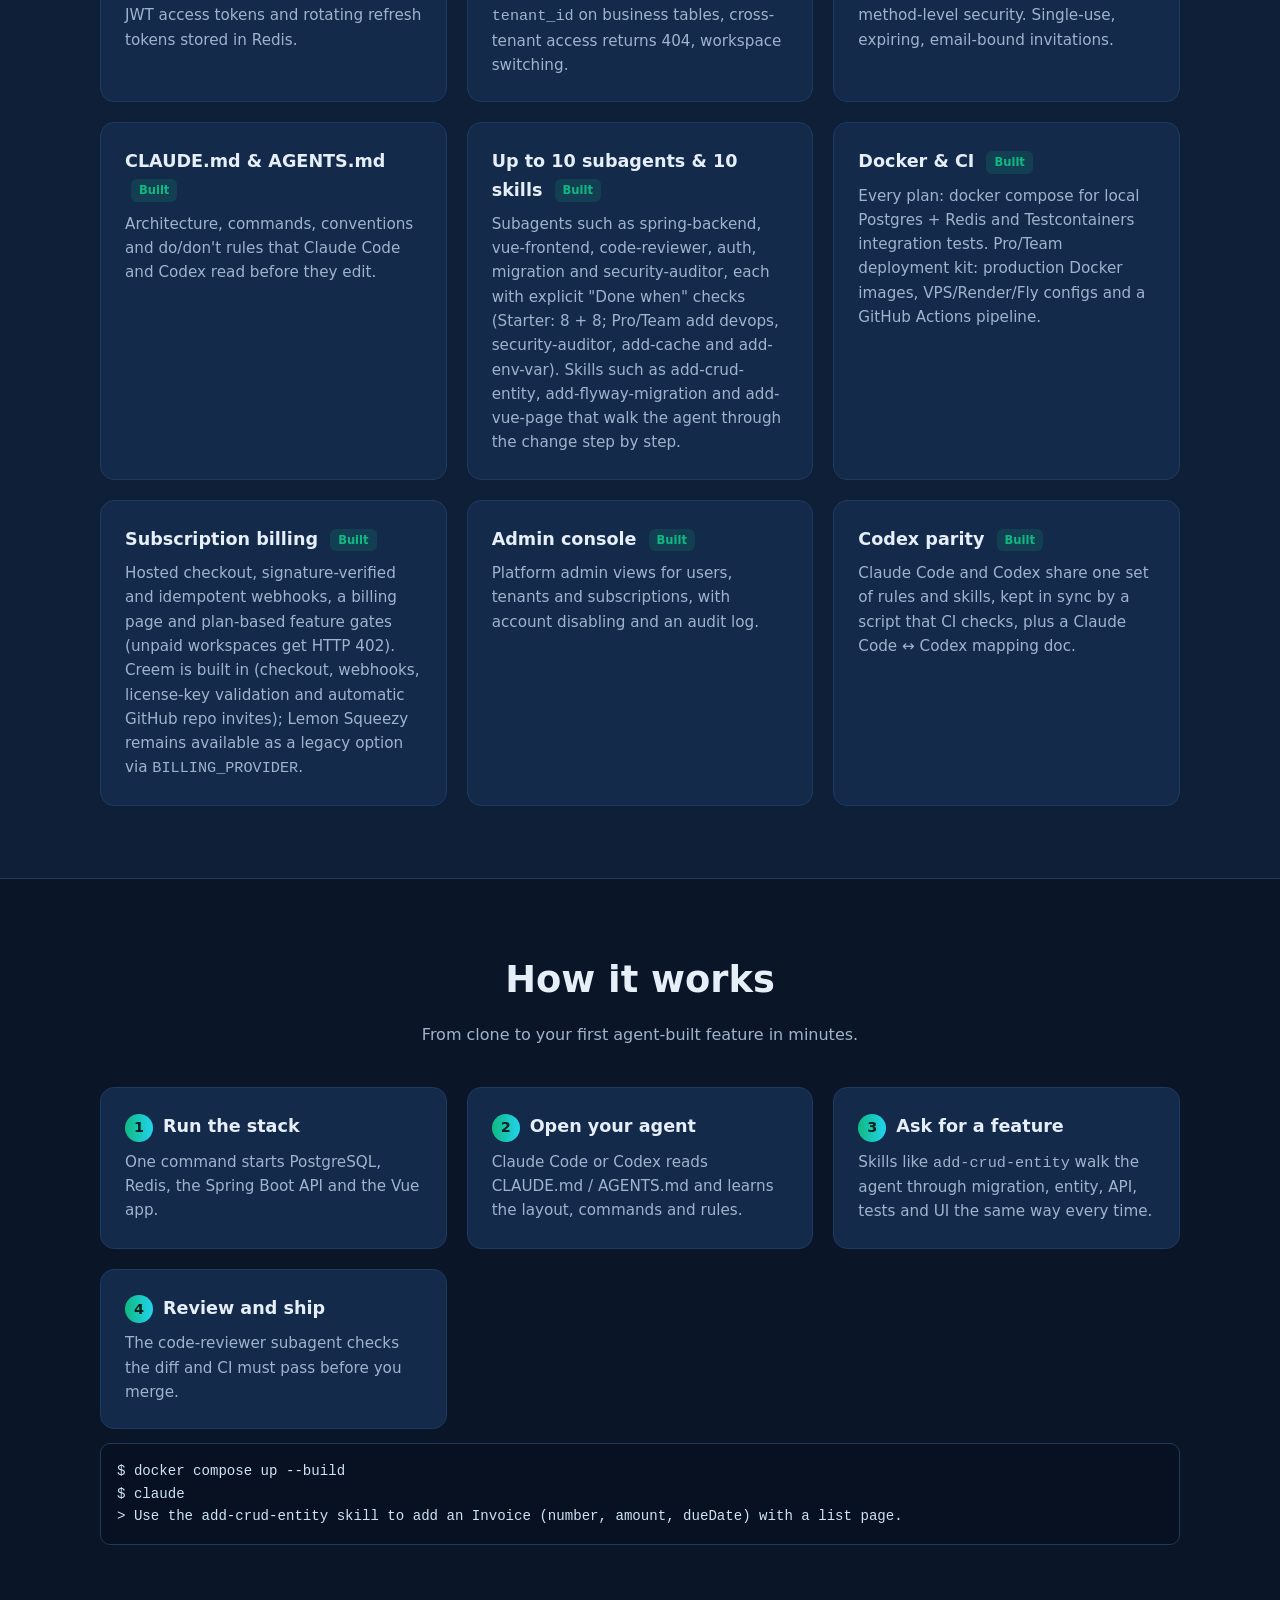
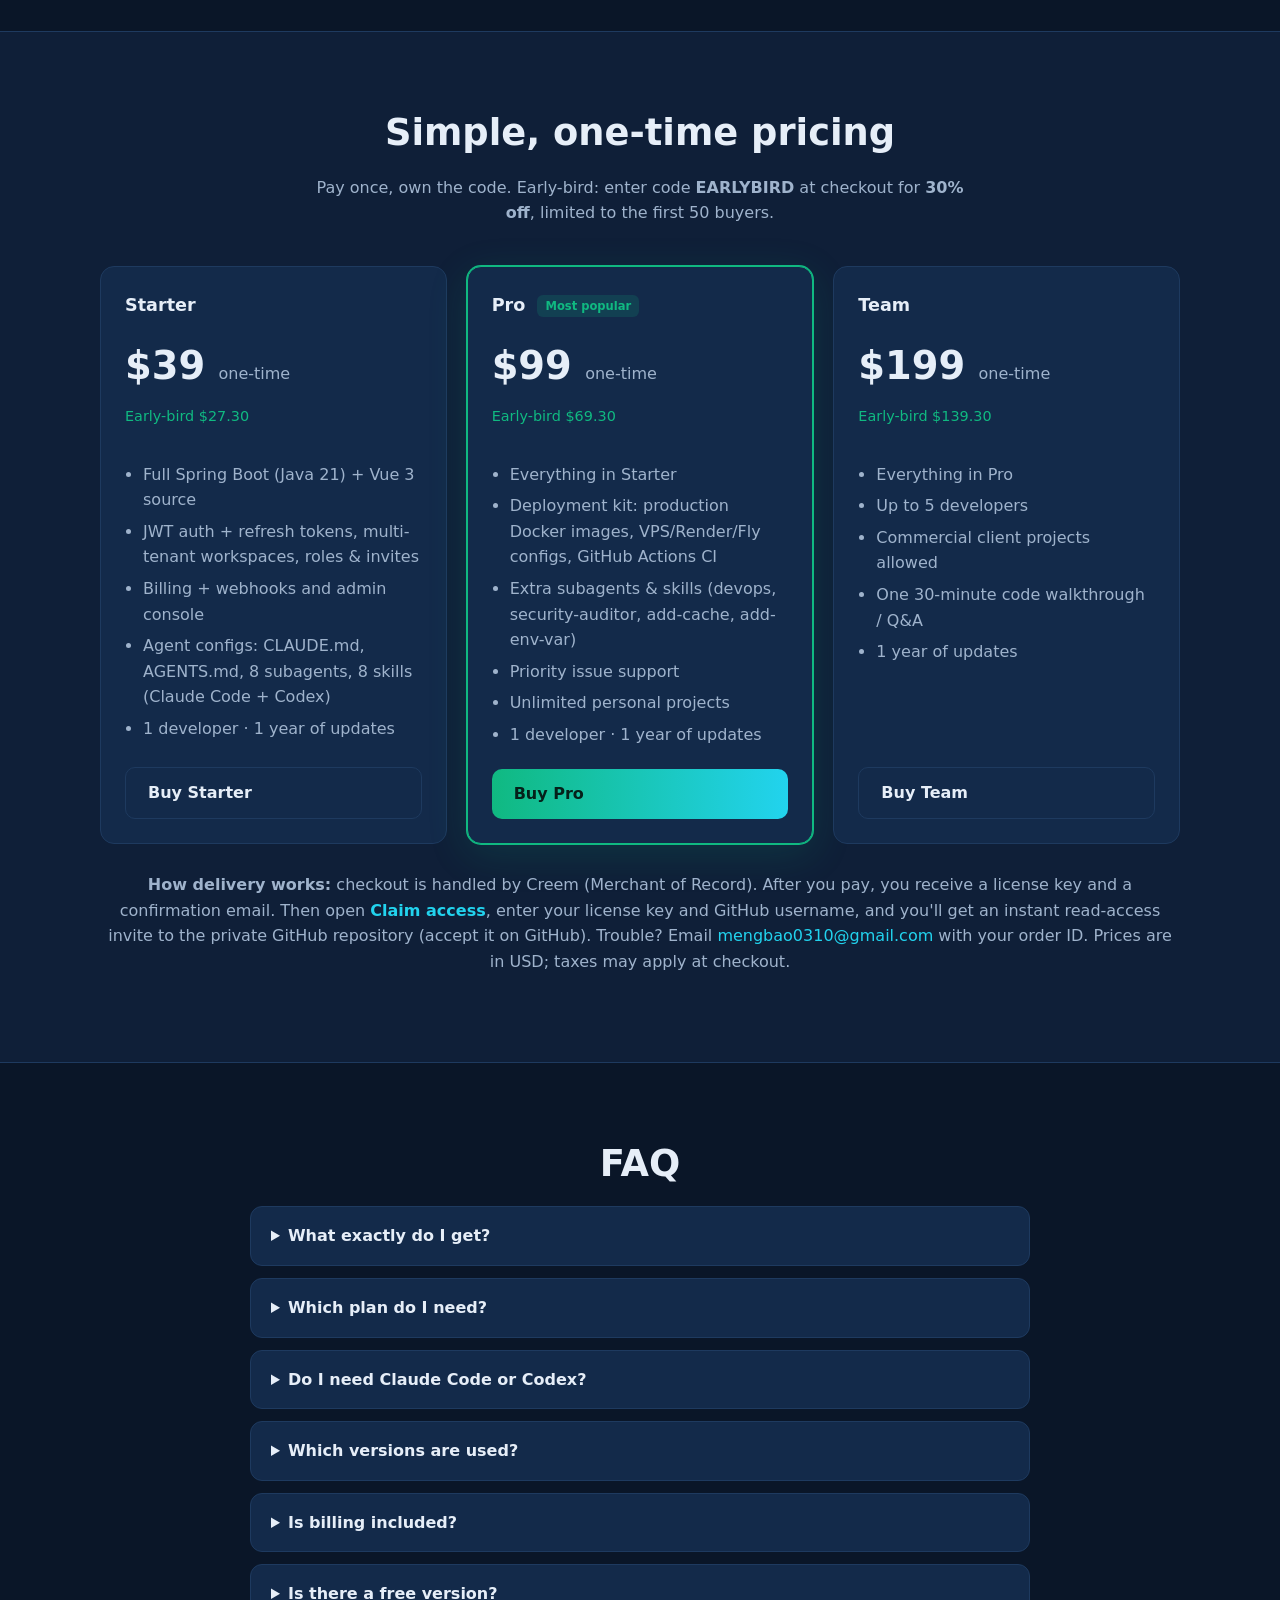
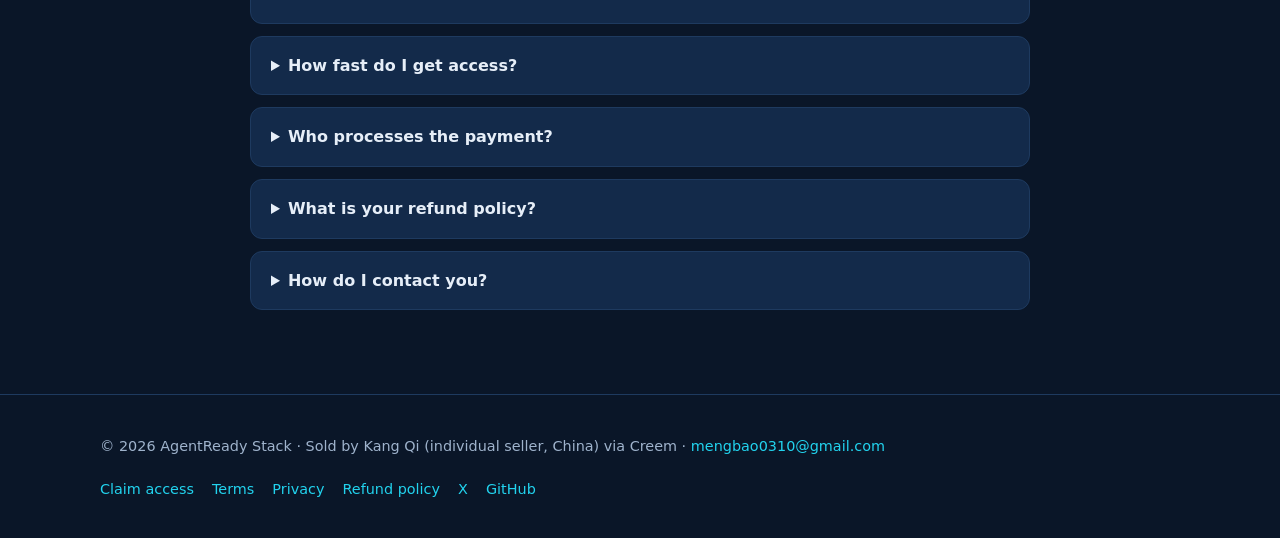
==== commit 52abeecd: "Pricing/FAQ/terms: new tiers (Starter full source; Pro deploy kit, extra agents, priority support; T" ====
--- a/index.html
+++ b/index.html
@@ -4,7 +4,7 @@
 <meta name="description" content="A production-minded Spring Boot 3 + Vue 3 SaaS starter with CLAUDE.md, AGENTS.md, subagents and skills, so Claude Code and Codex can build features that fit your codebase.">
 <link rel="canonical" href="https://agentreadystack.com/"><meta property="og:url" content="https://agentreadystack.com/"><meta property="og:title" content="AgentReady Stack"><meta property="og:description" content="AI-ready Spring Boot + Vue SaaS starter for Claude Code & Codex."><meta property="og:image" content="https://agentreadystack.com/assets/logo.png"><meta name="twitter:card" content="summary"><meta name="twitter:site" content="@agentreadystack">
 </head><body>
-<header class="top"><div class="wrap nav"><a class="brand" href="/"><img src="/assets/logo.png" alt="AgentReady Stack logo">AgentReady Stack</a><nav class="links"><a href="/#features">Features</a><a href="/#how">How it works</a><a href="/#pricing">Pricing</a><a href="/#faq">FAQ</a><a href="https://app.agentreadystack.com:8443/claim">Claim access</a></nav></div></header>
+<header class="top"><div class="wrap nav"><a class="brand" href="/"><img src="/assets/logo.png" alt="AgentReady Stack logo">AgentReady Stack</a><nav class="links"><a href="/#features">Features</a><a href="/#how">How it works</a><a href="/#pricing">Pricing</a><a href="/#faq">FAQ</a><a href="/claim/">Claim access</a></nav></div></header>
 <main>
 <div class="hero"><div class="wrap">
   <span class="pill">Early access now open · Code <strong>EARLYBIRD</strong> = 30% off (first 50)</span>
@@ -32,8 +32,8 @@
     <div class="card"><h3>Multi-tenancy <span class="tag ok">Built</span></h3><p>Tenant-scoped data by design: <code>tenant_id</code> on business tables, cross-tenant access returns 404, workspace switching.</p></div>
     <div class="card"><h3>Roles &amp; invites <span class="tag ok">Built</span></h3><p>OWNER / ADMIN / MEMBER with method-level security. Single-use, expiring, email-bound invitations.</p></div>
     <div class="card"><h3>CLAUDE.md &amp; AGENTS.md <span class="tag ok">Built</span></h3><p>Architecture, commands, conventions and do/don't rules that Claude Code and Codex read before they edit.</p></div>
-    <div class="card"><h3>10 subagents &amp; 10 skills <span class="tag ok">Built</span></h3><p>Subagents such as spring-backend, vue-frontend, code-reviewer, auth, migration and security-auditor, each with explicit "Done when" checks. Skills such as add-crud-entity, add-flyway-migration and add-vue-page that walk the agent through the change step by step.</p></div>
-    <div class="card"><h3>Docker &amp; CI <span class="tag ok">Built</span></h3><p>docker compose for Postgres, Redis, backend and frontend. GitHub Actions runs tests, including Testcontainers integration tests.</p></div>
+    <div class="card"><h3>Up to 10 subagents &amp; 10 skills <span class="tag ok">Built</span></h3><p>Subagents such as spring-backend, vue-frontend, code-reviewer, auth, migration and security-auditor, each with explicit "Done when" checks (Starter: 8 + 8; Pro/Team add devops, security-auditor, add-cache and add-env-var). Skills such as add-crud-entity, add-flyway-migration and add-vue-page that walk the agent through the change step by step.</p></div>
+    <div class="card"><h3>Docker &amp; CI <span class="tag ok">Built</span></h3><p>Every plan: docker compose for local Postgres + Redis and Testcontainers integration tests. Pro/Team deployment kit: production Docker images, VPS/Render/Fly configs and a GitHub Actions pipeline.</p></div>
     <div class="card"><h3>Subscription billing <span class="tag ok">Built</span> </h3><p>Hosted checkout, signature-verified and idempotent webhooks, a billing page and plan-based feature gates (unpaid workspaces get HTTP 402). Creem is built in (checkout, webhooks, license-key validation and automatic GitHub repo invites); Lemon Squeezy remains available as a legacy option via <code>BILLING_PROVIDER</code>.</p></div>
     <div class="card"><h3>Admin console <span class="tag ok">Built</span></h3><p>Platform admin views for users, tenants and subscriptions, with account disabling and an audit log.</p></div>
     <div class="card"><h3>Codex parity <span class="tag ok">Built</span></h3><p>Claude Code and Codex share one set of rules and skills, kept in sync by a script that CI checks, plus a Claude Code ↔ Codex mapping doc.</p></div>
@@ -59,30 +59,31 @@
   <p class="sub">Pay once, own the code. Early-bird: enter code <strong>EARLYBIRD</strong> at checkout for <strong>30% off</strong>, limited to the first 50 buyers.</p>
   <div class="grid">
     <div class="card price"><h3>Starter</h3><div class="amt">$39 <small>one-time</small></div><div class="early">Early-bird $27.30</div>
-      <ul><li>Full agent pack: CLAUDE.md, AGENTS.md, subagents and skills</li><li>Claude Code and Codex versions</li><li>Drop into your existing Spring Boot + Vue project</li><li>Does not include the SaaS skeleton</li></ul>
+      <ul><li>Full Spring Boot (Java 21) + Vue 3 source</li><li>JWT auth + refresh tokens, multi-tenant workspaces, roles &amp; invites</li><li>Billing + webhooks and admin console</li><li>Agent configs: CLAUDE.md, AGENTS.md, 8 subagents, 8 skills (Claude Code + Codex)</li><li>1 developer · 1 year of updates</li></ul>
       <a class="btn" href="https://www.creem.io/payment/prod_6Cy2xMHjmR40RWroqj9ZmP">Buy Starter</a></div>
     <div class="card price feat"><h3>Pro <span class="tag ok">Most popular</span></h3><div class="amt">$99 <small>one-time</small></div><div class="early">Early-bird $69.30</div>
-      <ul><li>Everything in Starter</li><li>Runnable SaaS skeleton: auth, multi-tenancy, roles, invites</li><li>Billing and admin console</li><li>Docker + CI setup</li><li>1 year of updates</li><li>1 developer</li></ul>
+      <ul><li>Everything in Starter</li><li>Deployment kit: production Docker images, VPS/Render/Fly configs, GitHub Actions CI</li><li>Extra subagents &amp; skills (devops, security-auditor, add-cache, add-env-var)</li><li>Priority issue support</li><li>Unlimited personal projects</li><li>1 developer · 1 year of updates</li></ul>
       <a class="btn primary" href="https://www.creem.io/payment/prod_1FH8LfFZTY4Kdtn2gimqIX">Buy Pro</a></div>
     <div class="card price"><h3>Team</h3><div class="amt">$199 <small>one-time</small></div><div class="early">Early-bird $139.30</div>
-      <ul><li>Everything in Pro</li><li>Up to 10 developers</li><li>Use across your team's projects</li></ul>
+      <ul><li>Everything in Pro</li><li>Up to 5 developers</li><li>Commercial client projects allowed</li><li>One 30-minute code walkthrough / Q&amp;A</li><li>1 year of updates</li></ul>
       <a class="btn" href="https://www.creem.io/payment/prod_1za8UIUxZ0v2DpM2Q4y50P">Buy Team</a></div>
   </div>
-  <p class="notice"><strong>How delivery works:</strong> checkout is handled by Creem (Merchant of Record). After you pay, you receive a license key and a confirmation email. Then open <a href="https://app.agentreadystack.com:8443/claim"><strong>Claim access</strong></a>, enter your license key and GitHub username, and you'll get an instant read-access invite to the private GitHub repository (accept it on GitHub). Trouble? Email <a href="mailto:mengbao0310@gmail.com">mengbao0310@gmail.com</a> with your order ID. Prices are in USD; taxes may apply at checkout.</p>
+  <p class="notice"><strong>How delivery works:</strong> checkout is handled by Creem (Merchant of Record). After you pay, you receive a license key and a confirmation email. Then open <a href="/claim/"><strong>Claim access</strong></a>, enter your license key and GitHub username, and you'll get an instant read-access invite to the private GitHub repository (accept it on GitHub). Trouble? Email <a href="mailto:mengbao0310@gmail.com">mengbao0310@gmail.com</a> with your order ID. Prices are in USD; taxes may apply at checkout.</p>
 </div></section>
 
 <section id="faq"><div class="wrap" style="max-width:820px">
   <h2>FAQ</h2>
-  <details><summary>What exactly do I get?</summary><p>Source code for the Spring Boot + Vue project (Pro/Team) and the agent configuration files (all plans), delivered through an invite to the private GitHub repository (redeem your license key on the <a href="https://app.agentreadystack.com:8443/claim">claim page</a>), plus a license key. You can modify it and use it in commercial projects.</p></details>
+  <details><summary>What exactly do I get?</summary><p>Every plan includes the full Spring Boot + Vue source (auth, multi-tenancy, billing, admin) and the agent configuration, delivered through an invite to a private GitHub repository (redeem your license key on the <a href="/claim/">claim page</a>). Starter: 1 developer, 1 year of updates. Pro adds the deployment kit (Docker, CI), extra subagents and skills, priority issue support and unlimited personal projects. Team covers up to 5 developers, allows commercial client projects and includes a 30-minute code walkthrough.</p></details>
+  <details><summary>Which plan do I need?</summary><p>Starter if you're one developer building your own product. Pro if you also want the deployment kit, extra agents, priority support and unlimited personal projects. Team if you're up to 5 developers or build apps for paying clients (client work requires Team).</p></details>
   <details><summary>Do I need Claude Code or Codex?</summary><p>No. It's a clean, conventional codebase you can use on its own. The agent pack makes Claude Code and Codex far more reliable on it.</p></details>
   <details><summary>Which versions are used?</summary><p>Java 21, Spring Boot 3.5, PostgreSQL 16, Redis 7, Vue 3 with Vite, TypeScript and Pinia.</p></details>
-  <details><summary>Is billing included?</summary><p>Yes, in Pro and Team: checkout, verified webhooks, a billing page, plan gates and an admin console are in the codebase today. Creem is the built-in provider (Lemon Squeezy is kept as a legacy option). Anything not built yet is labeled "Planned" on this page.</p></details>
+  <details><summary>Is billing included?</summary><p>Yes, in every plan: checkout, verified webhooks, a billing page, plan gates and an admin console are in the codebase today. Creem is the built-in provider (Lemon Squeezy is kept as a legacy option). Anything not built yet is labeled "Planned" on this page.</p></details>
   <details><summary>Is there a free version?</summary><p>An open-source "lite" edition (agent basics + minimal CRUD demo, MIT) and a free CLI, <code>wt-java</code>, for running agents in parallel git worktrees are planned around launch.</p></details>
-  <details><summary>How fast do I get access?</summary><p>Instantly. Your license key is in the Creem receipt email; enter it with your GitHub username at <a href="https://app.agentreadystack.com:8443/claim">Claim access</a> and the invite is sent right away. If anything goes wrong, email <a href="mailto:mengbao0310@gmail.com">mengbao0310@gmail.com</a>.</p></details>
+  <details><summary>How fast do I get access?</summary><p>Instantly. Your license key is in the Creem receipt email; enter it with your GitHub username at <a href="/claim/">Claim access</a> and the invite is sent right away. If anything goes wrong, email <a href="mailto:mengbao0310@gmail.com">mengbao0310@gmail.com</a>.</p></details>
   <details><summary>Who processes the payment?</summary><p>Creem, our Merchant of Record. They handle payment, invoices and applicable sales tax.</p></details>
   <details><summary>What is your refund policy?</summary><p>14 days, no questions asked. See the <a href="/refund.html">refund policy</a>.</p></details>
   <details><summary>How do I contact you?</summary><p>Email <a href="mailto:mengbao0310@gmail.com">mengbao0310@gmail.com</a> or message <a href="https://x.com/agentreadystack">@agentreadystack</a> on X.</p></details>
 </div></section>
 </main>
-<footer><div class="wrap foot"><div>© 2026 AgentReady Stack · Sold by Kang Qi (individual seller, China) via Creem · <a href="mailto:mengbao0310@gmail.com">mengbao0310@gmail.com</a></div><nav><a href="https://app.agentreadystack.com:8443/claim">Claim access</a><a href="/terms.html">Terms</a><a href="/privacy.html">Privacy</a><a href="/refund.html">Refund policy</a><a href="https://x.com/agentreadystack">X</a><a href="https://github.com/agentreadystack">GitHub</a></nav></div></footer>
+<footer><div class="wrap foot"><div>© 2026 AgentReady Stack · Sold by Kang Qi (individual seller, China) via Creem · <a href="mailto:mengbao0310@gmail.com">mengbao0310@gmail.com</a></div><nav><a href="/claim/">Claim access</a><a href="/terms.html">Terms</a><a href="/privacy.html">Privacy</a><a href="/refund.html">Refund policy</a><a href="https://x.com/agentreadystack">X</a><a href="https://github.com/agentreadystack">GitHub</a></nav></div></footer>
 </body></html>
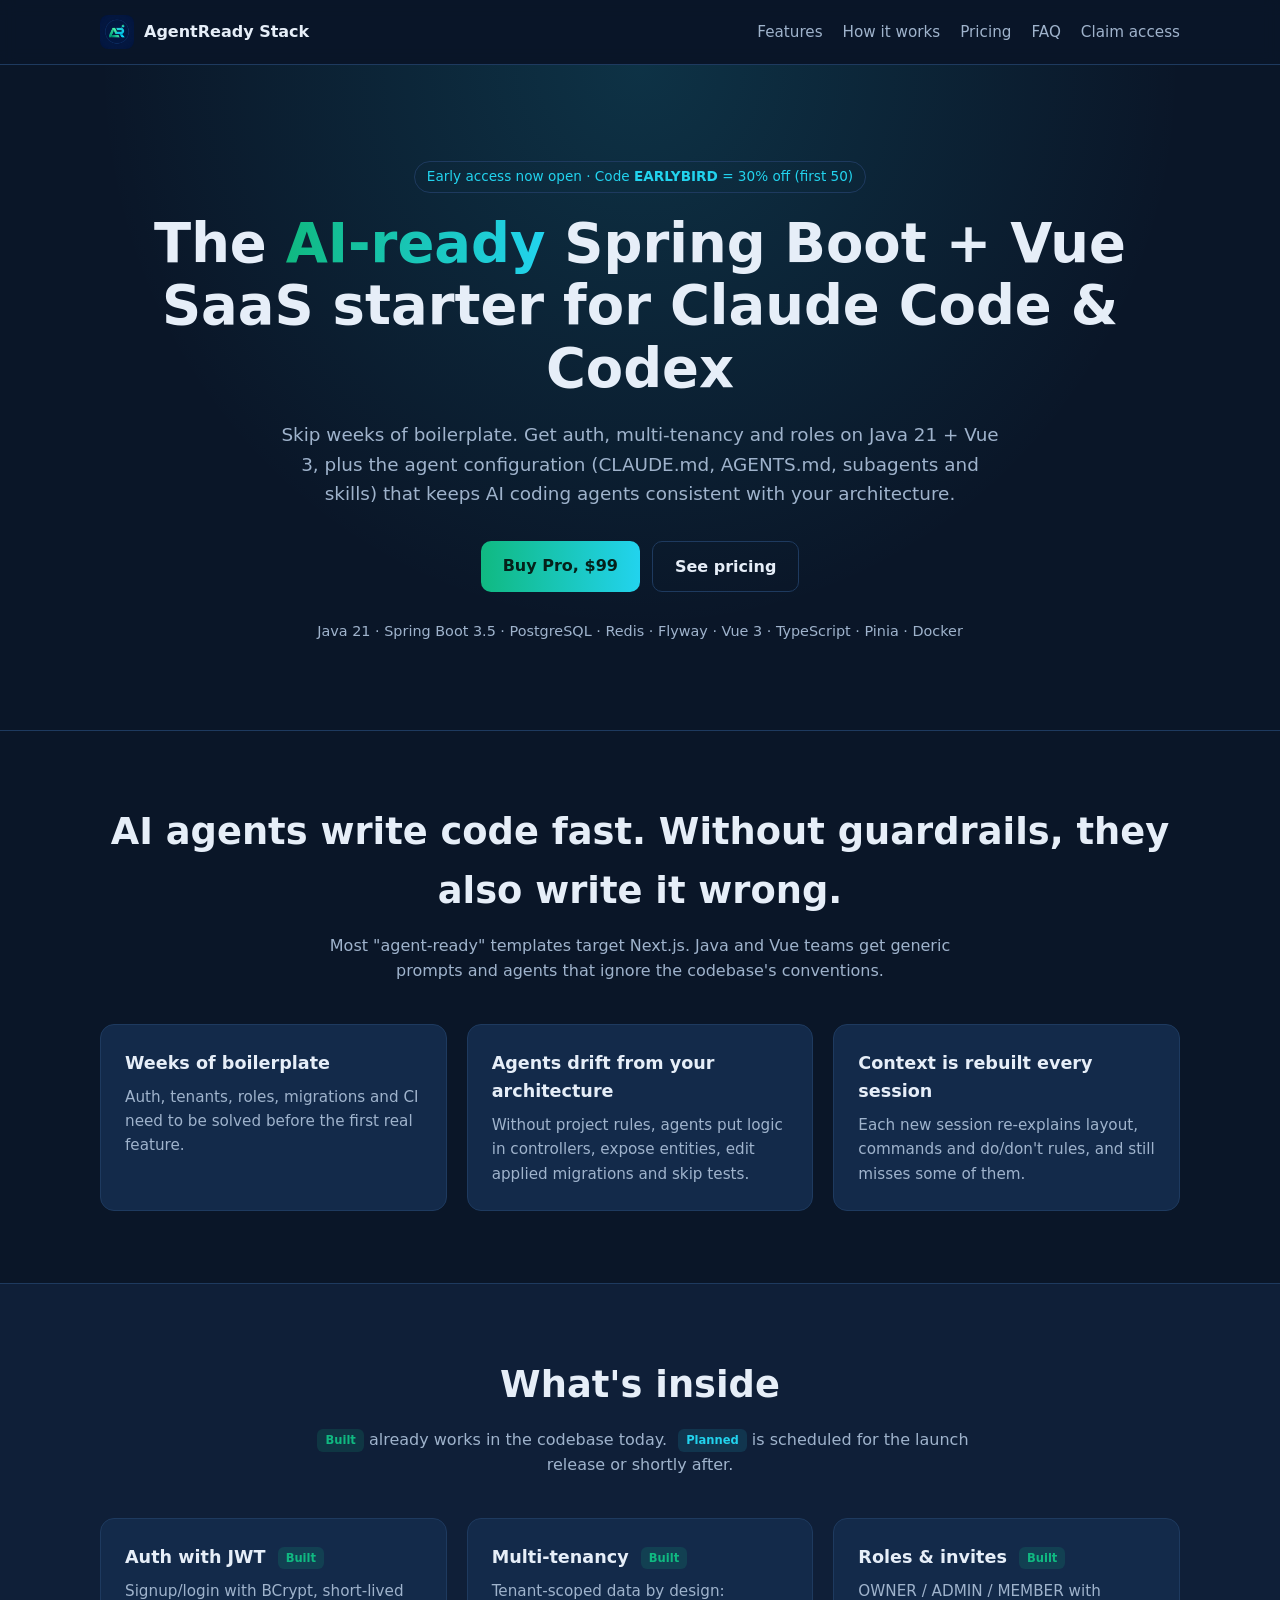
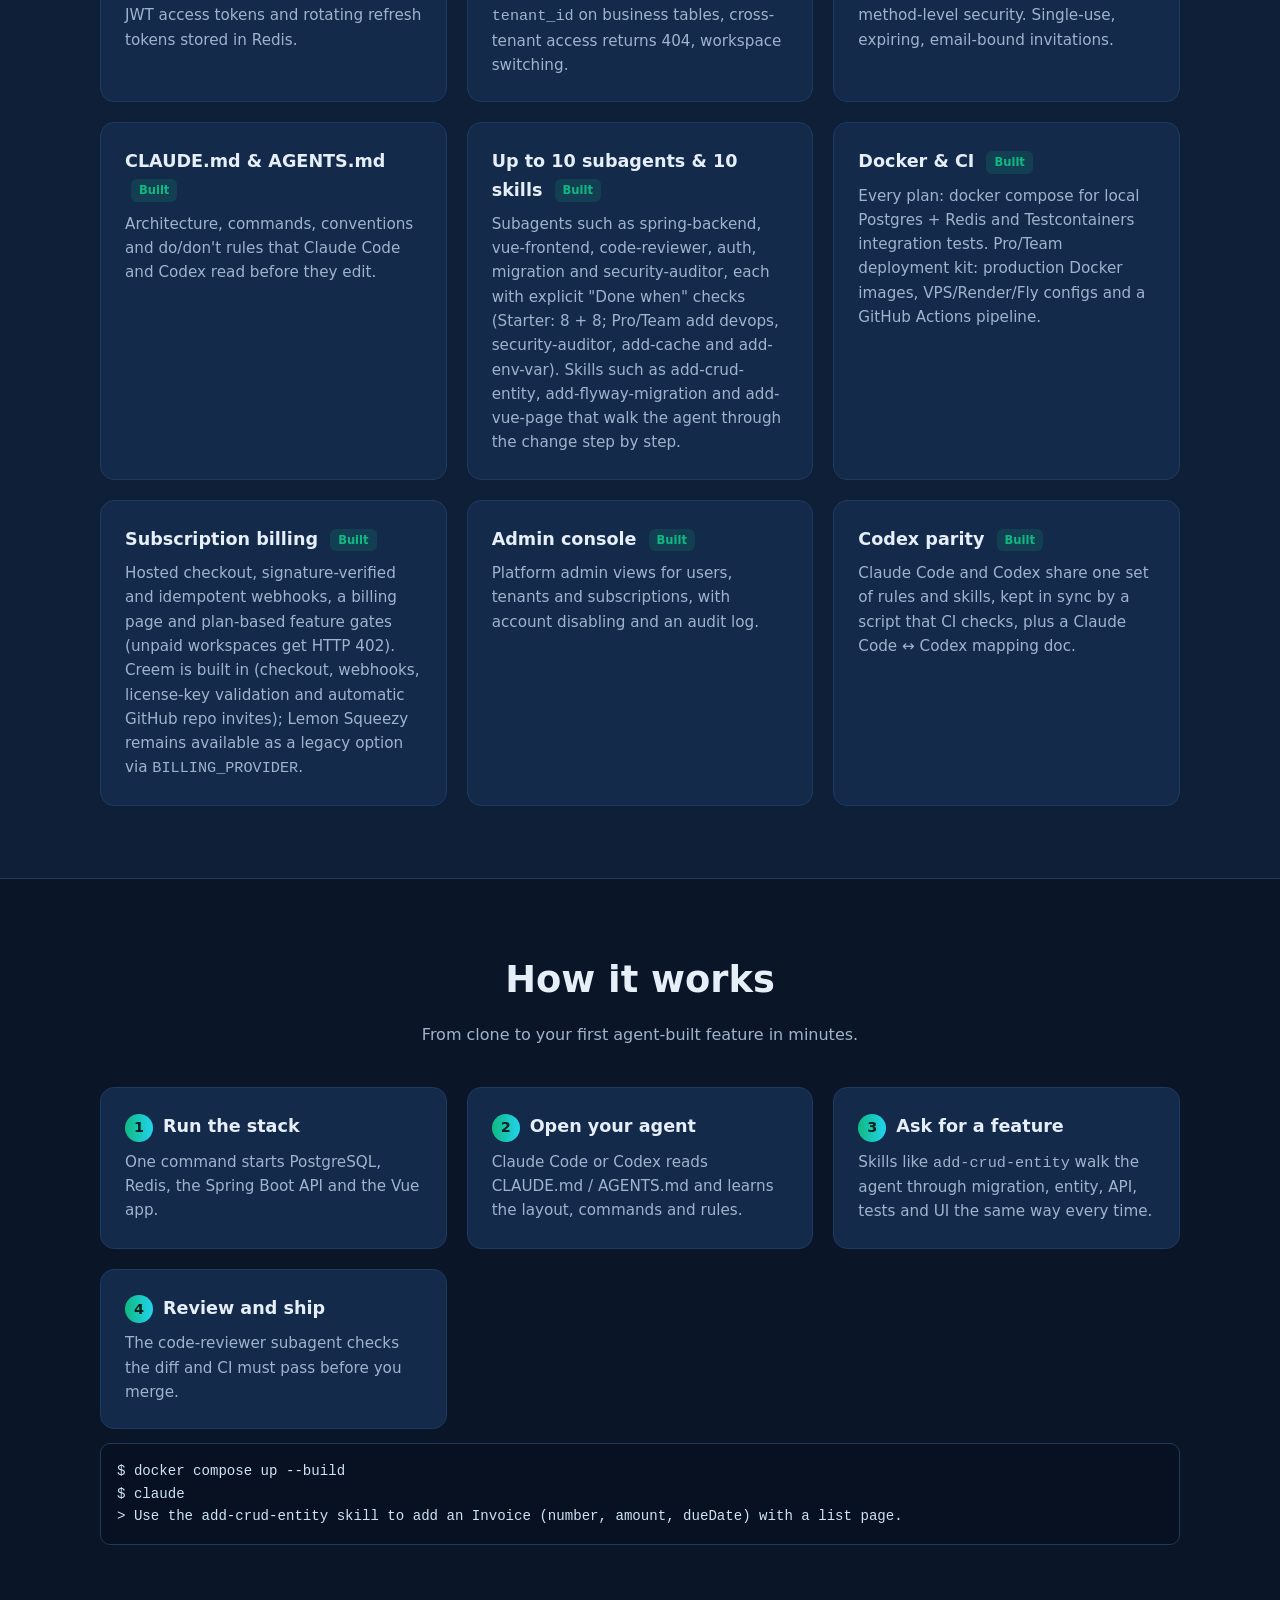
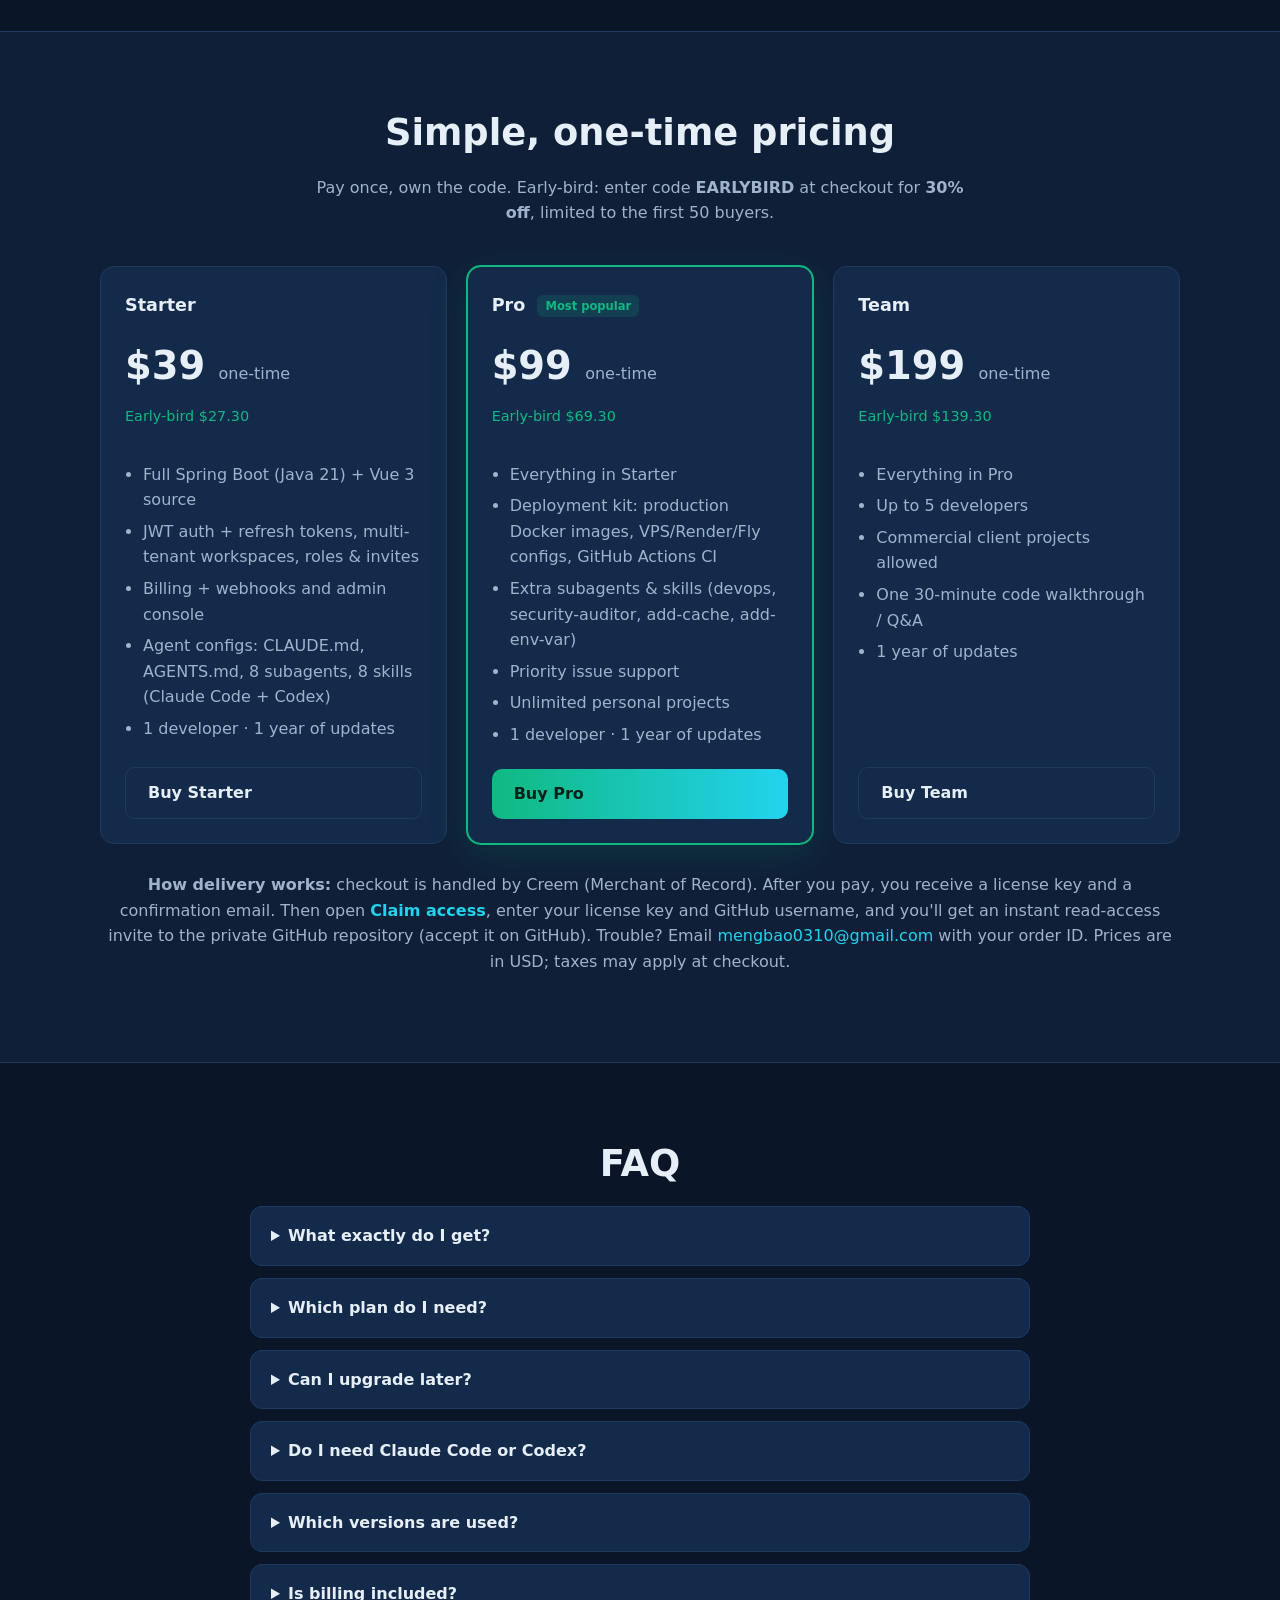
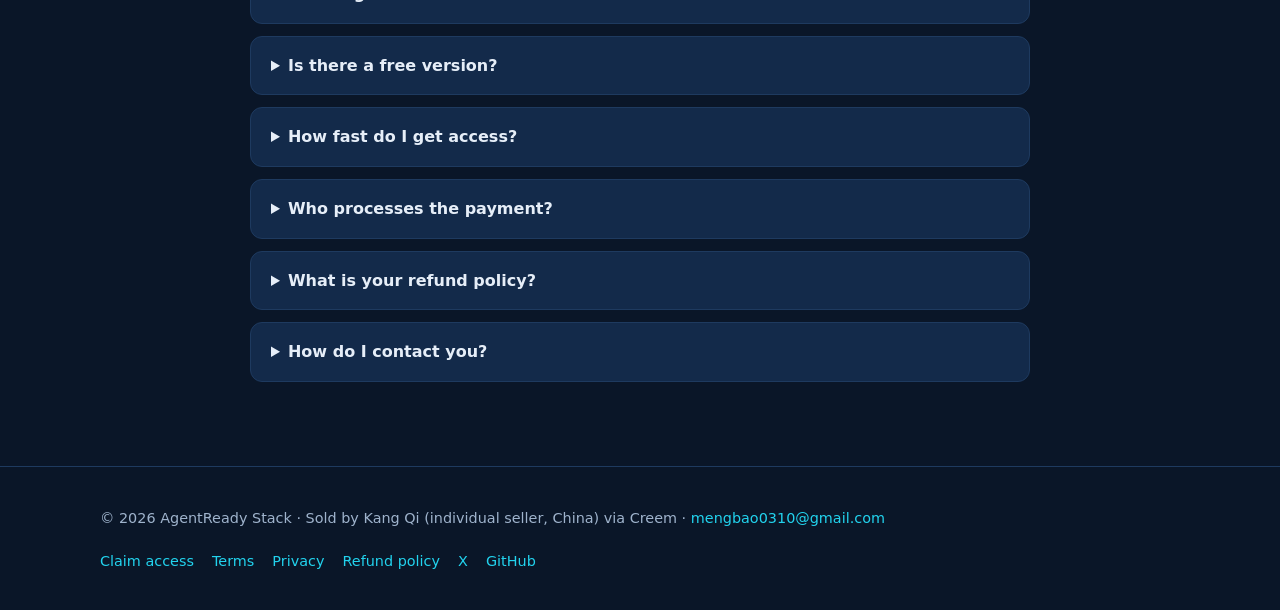
==== commit 60d95994: "FAQ: upgrade anytime by paying the list-price difference Link the three Creem upgrade checkouts ($60" ====
--- a/index.html
+++ b/index.html
@@ -75,6 +75,12 @@
   <h2>FAQ</h2>
   <details><summary>What exactly do I get?</summary><p>Every plan includes the full Spring Boot + Vue source (auth, multi-tenancy, billing, admin) and the agent configuration, delivered through an invite to a private GitHub repository (redeem your license key on the <a href="/claim/">claim page</a>). Starter: 1 developer, 1 year of updates. Pro adds the deployment kit (Docker, CI), extra subagents and skills, priority issue support and unlimited personal projects. Team covers up to 5 developers, allows commercial client projects and includes a 30-minute code walkthrough.</p></details>
   <details><summary>Which plan do I need?</summary><p>Starter if you're one developer building your own product. Pro if you also want the deployment kit, extra agents, priority support and unlimited personal projects. Team if you're up to 5 developers or build apps for paying clients (client work requires Team).</p></details>
+  <details><summary>Can I upgrade later?</summary><p>Yes. Upgrade anytime by paying the difference at list price (EARLYBIRD does not apply to upgrades). Enter your original license key at checkout; your existing access is kept. After payment, claim the new license key on the <a href="/claim/">claim page</a> to unlock the higher tier.<br><br>
+    Starter → Pro: <a href="https://www.creem.io/payment/prod_5zSYO86b3APQ7vqv4s5oJI">$60</a> ·
+    Pro → Team: <a href="https://www.creem.io/payment/prod_HdHF8U9H8UyHN4ilNsx2w">$100</a> ·
+    Starter → Team: <a href="https://www.creem.io/payment/prod_5ASiVdXI3Xhpi5vPbTlkDZ">$160</a>.<br>
+    Email <a href="mailto:mengbao0310@gmail.com">mengbao0310@gmail.com</a> if you need help matching your original key.</p></details>
+
   <details><summary>Do I need Claude Code or Codex?</summary><p>No. It's a clean, conventional codebase you can use on its own. The agent pack makes Claude Code and Codex far more reliable on it.</p></details>
   <details><summary>Which versions are used?</summary><p>Java 21, Spring Boot 3.5, PostgreSQL 16, Redis 7, Vue 3 with Vite, TypeScript and Pinia.</p></details>
   <details><summary>Is billing included?</summary><p>Yes, in every plan: checkout, verified webhooks, a billing page, plan gates and an admin console are in the codebase today. Creem is the built-in provider (Lemon Squeezy is kept as a legacy option). Anything not built yet is labeled "Planned" on this page.</p></details>
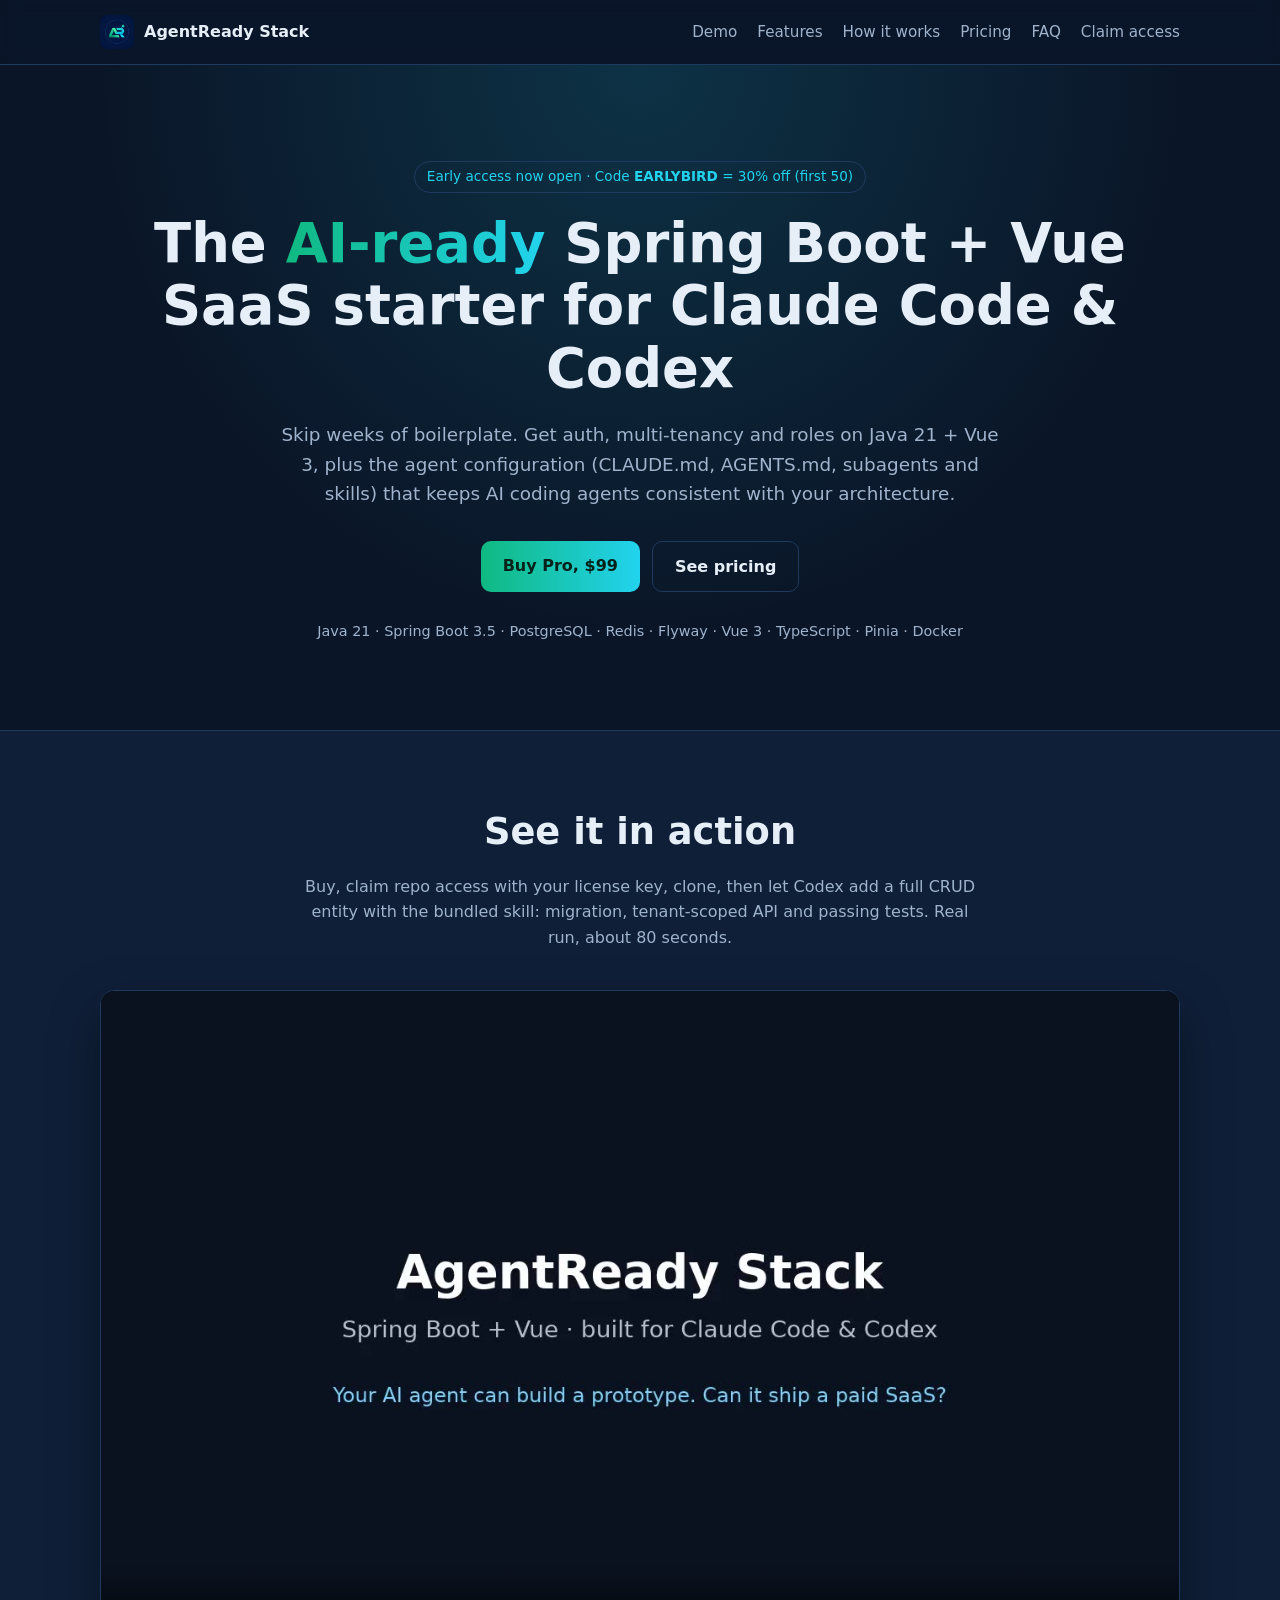
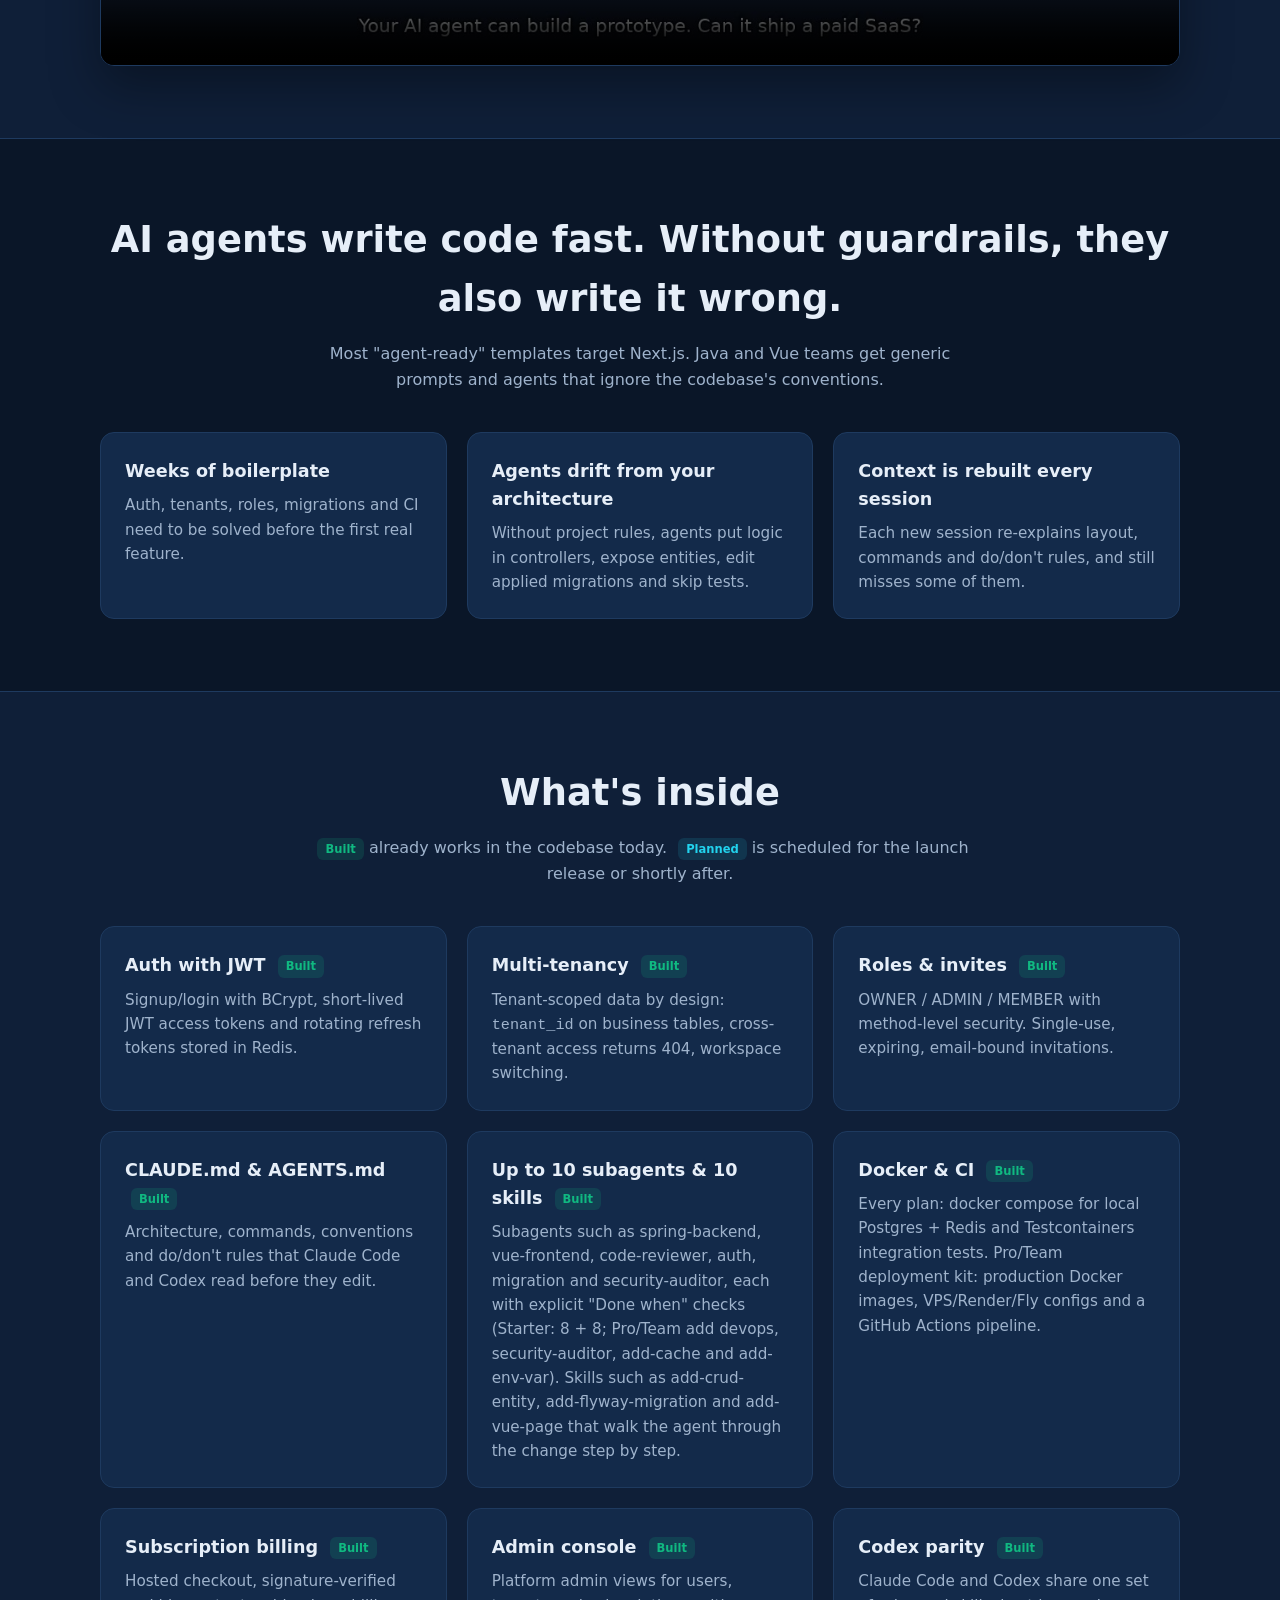
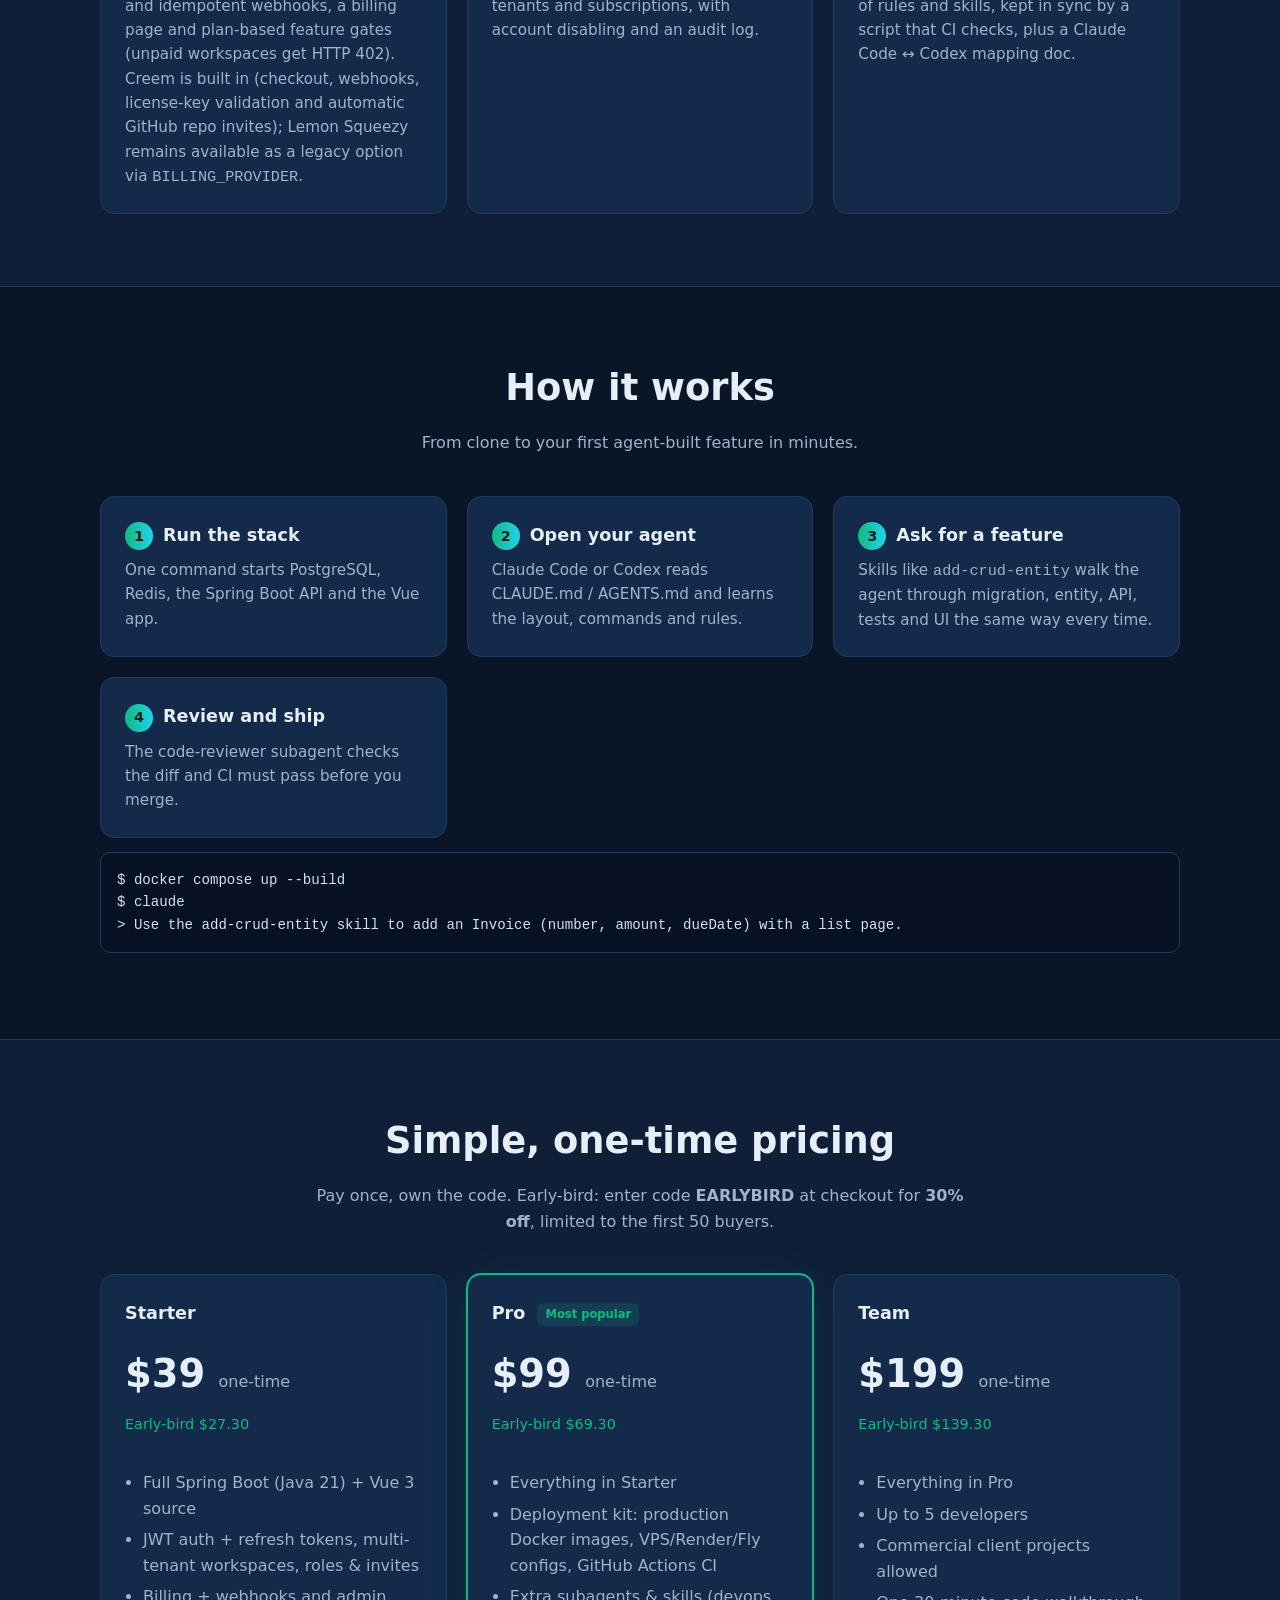
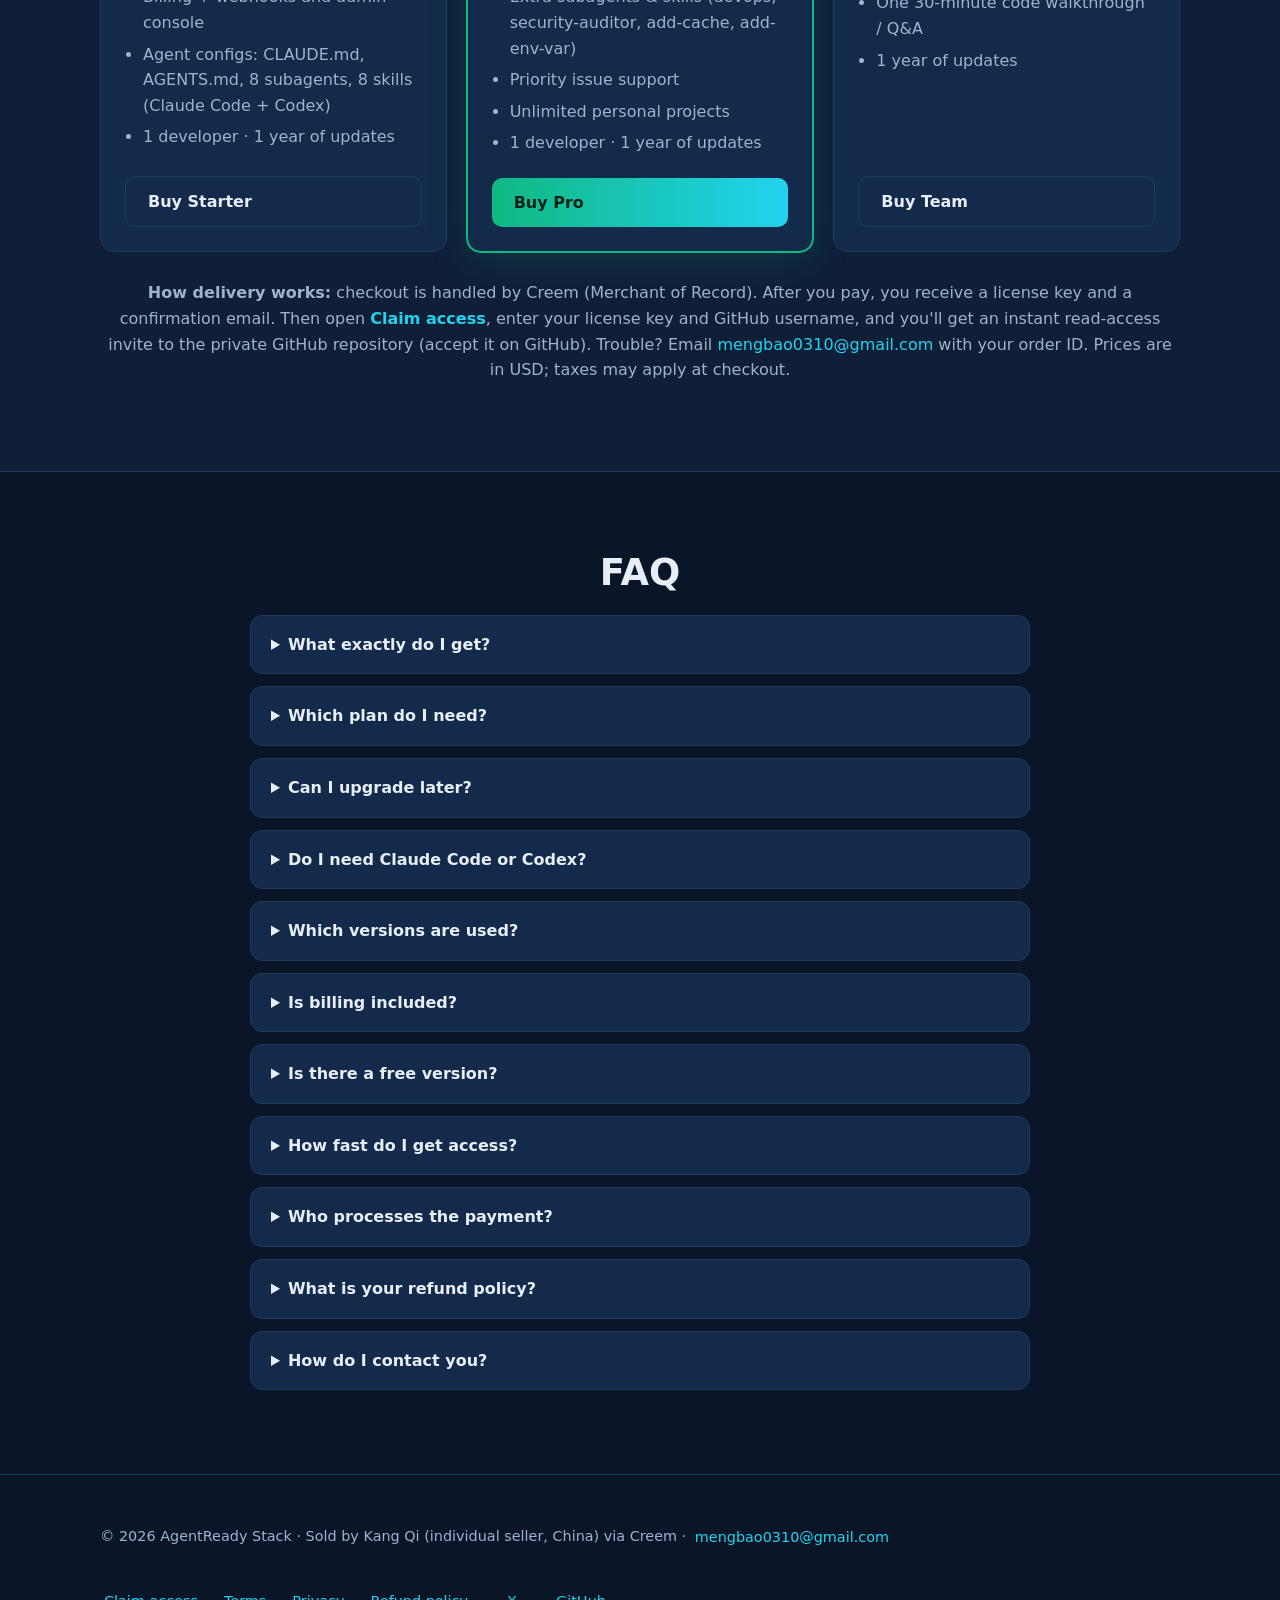
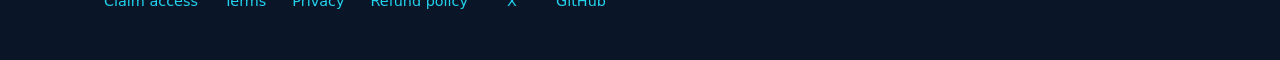
==== commit 610b0772: "Add 'See it in action' demo video section; mobile nav + 44px footer tap targets (#64, #66)" ====
--- a/index.html
+++ b/index.html
@@ -4,7 +4,7 @@
 <meta name="description" content="A production-minded Spring Boot 3 + Vue 3 SaaS starter with CLAUDE.md, AGENTS.md, subagents and skills, so Claude Code and Codex can build features that fit your codebase.">
 <link rel="canonical" href="https://agentreadystack.com/"><meta property="og:url" content="https://agentreadystack.com/"><meta property="og:title" content="AgentReady Stack"><meta property="og:description" content="AI-ready Spring Boot + Vue SaaS starter for Claude Code & Codex."><meta property="og:image" content="https://agentreadystack.com/assets/logo.png"><meta name="twitter:card" content="summary"><meta name="twitter:site" content="@agentreadystack">
 </head><body>
-<header class="top"><div class="wrap nav"><a class="brand" href="/"><img src="/assets/logo.png" alt="AgentReady Stack logo">AgentReady Stack</a><nav class="links"><a href="/#features">Features</a><a href="/#how">How it works</a><a href="/#pricing">Pricing</a><a href="/#faq">FAQ</a><a href="/claim/">Claim access</a></nav></div></header>
+<header class="top"><div class="wrap nav"><a class="brand" href="/"><img src="/assets/logo.png" alt="AgentReady Stack logo">AgentReady Stack</a><nav class="links"><a href="/#demo">Demo</a><a href="/#features">Features</a><a href="/#how">How it works</a><a href="/#pricing">Pricing</a><a href="/#faq">FAQ</a><a href="/claim/">Claim access</a></nav></div></header>
 <main>
 <div class="hero"><div class="wrap">
   <span class="pill">Early access now open · Code <strong>EARLYBIRD</strong> = 30% off (first 50)</span>
@@ -13,6 +13,18 @@
   <div class="cta"><a class="btn primary" href="https://www.creem.io/payment/prod_1FH8LfFZTY4Kdtn2gimqIX">Buy Pro, $99</a><a class="btn" href="#pricing">See pricing</a></div>
   <p class="stack">Java 21 · Spring Boot 3.5 · PostgreSQL · Redis · Flyway · Vue 3 · TypeScript · Pinia · Docker</p>
 </div></div>
+
+<section id="demo" class="alt"><div class="wrap">
+  <h2>See it in action</h2>
+  <p class="sub">Buy, claim repo access with your license key, clone, then let Codex add a full CRUD entity with the bundled skill: migration, tenant-scoped API and passing tests. Real run, about 80 seconds.</p>
+  <div class="demo-frame"><video id="demo-video" class="demo-video" muted loop playsinline preload="none" poster="/assets/demo/demo-poster.jpg" width="1280" height="800" aria-label="AgentReady Stack demo: checkout, claim access, clone, and Codex adding a CRUD entity">
+    <source data-src="/assets/demo/demo.mp4" type="video/mp4">
+    <p>Your browser can't play this video. <a href="/assets/demo/demo.gif">View the demo GIF</a> or <a href="/assets/demo/demo.mp4">download the MP4</a>.</p>
+  </video></div>
+  <noscript><p class="sub"><a href="/assets/demo/demo.mp4">Watch the demo (MP4)</a></p></noscript>
+</div></section>
+<script>(function(){var v=document.getElementById("demo-video");if(!v)return;var s=v.querySelector("source");function load(){if(s.dataset.src&&!s.src){s.src=s.dataset.src;v.load();}var r=window.matchMedia&&matchMedia("(prefers-reduced-motion: reduce)").matches;if(r){v.controls=true;}else{var p=v.play();if(p&&p.catch)p.catch(function(){v.controls=true;});}}
+if(!("IntersectionObserver" in window)){v.controls=true;load();return;}var io=new IntersectionObserver(function(es){es.forEach(function(e){if(e.isIntersecting){load();}else if(!v.paused){v.pause();}});},{rootMargin:"200px"});io.observe(v);})();</script>
 
 <section id="problem"><div class="wrap">
   <h2>AI agents write code fast. Without guardrails, they also write it wrong.</h2>
--- a/assets/style.css
+++ b/assets/style.css
@@ -38,4 +38,9 @@
 footer{border-top:1px solid var(--line);padding:40px 0;color:var(--muted);font-size:.9rem}
 .foot{display:flex;flex-wrap:wrap;gap:20px;align-items:center;justify-content:space-between}.foot nav{display:flex;gap:18px;flex-wrap:wrap}
 .legal{max-width:780px;padding:48px 20px}.legal h1{font-size:2rem}.legal h2{text-align:left;font-size:1.25rem;margin-top:32px}.legal p,.legal li{color:var(--muted)}
-@media(max-width:720px){.nav .links{display:none}.hero{padding:64px 0 48px}}
+section[id]{scroll-margin-top:72px}
+@media(max-width:720px){.nav{flex-wrap:wrap;row-gap:0;height:auto;padding-top:8px}section[id]{scroll-margin-top:110px}.nav .links{margin-left:0;width:100%;gap:4px;overflow-x:auto;-webkit-overflow-scrolling:touch;scrollbar-width:none;font-size:.9rem}.nav .links::-webkit-scrollbar{display:none}.nav .links a{flex:0 0 auto;padding:10px 10px;min-height:44px;display:inline-flex;align-items:center}.nav .links a:first-child{padding-left:0}.hero{padding:64px 0 48px}}
+
+.demo-frame{margin-top:28px;border:1px solid var(--line);border-radius:14px;overflow:hidden;background:#0b1220;box-shadow:0 20px 50px rgba(0,0,0,.35)}
+.demo-video{display:block;width:100%;height:auto;aspect-ratio:16/10;background:#0b1220}
+.foot nav a,.foot a{display:inline-flex;align-items:center;justify-content:center;min-height:44px;min-width:44px;padding:0 4px}
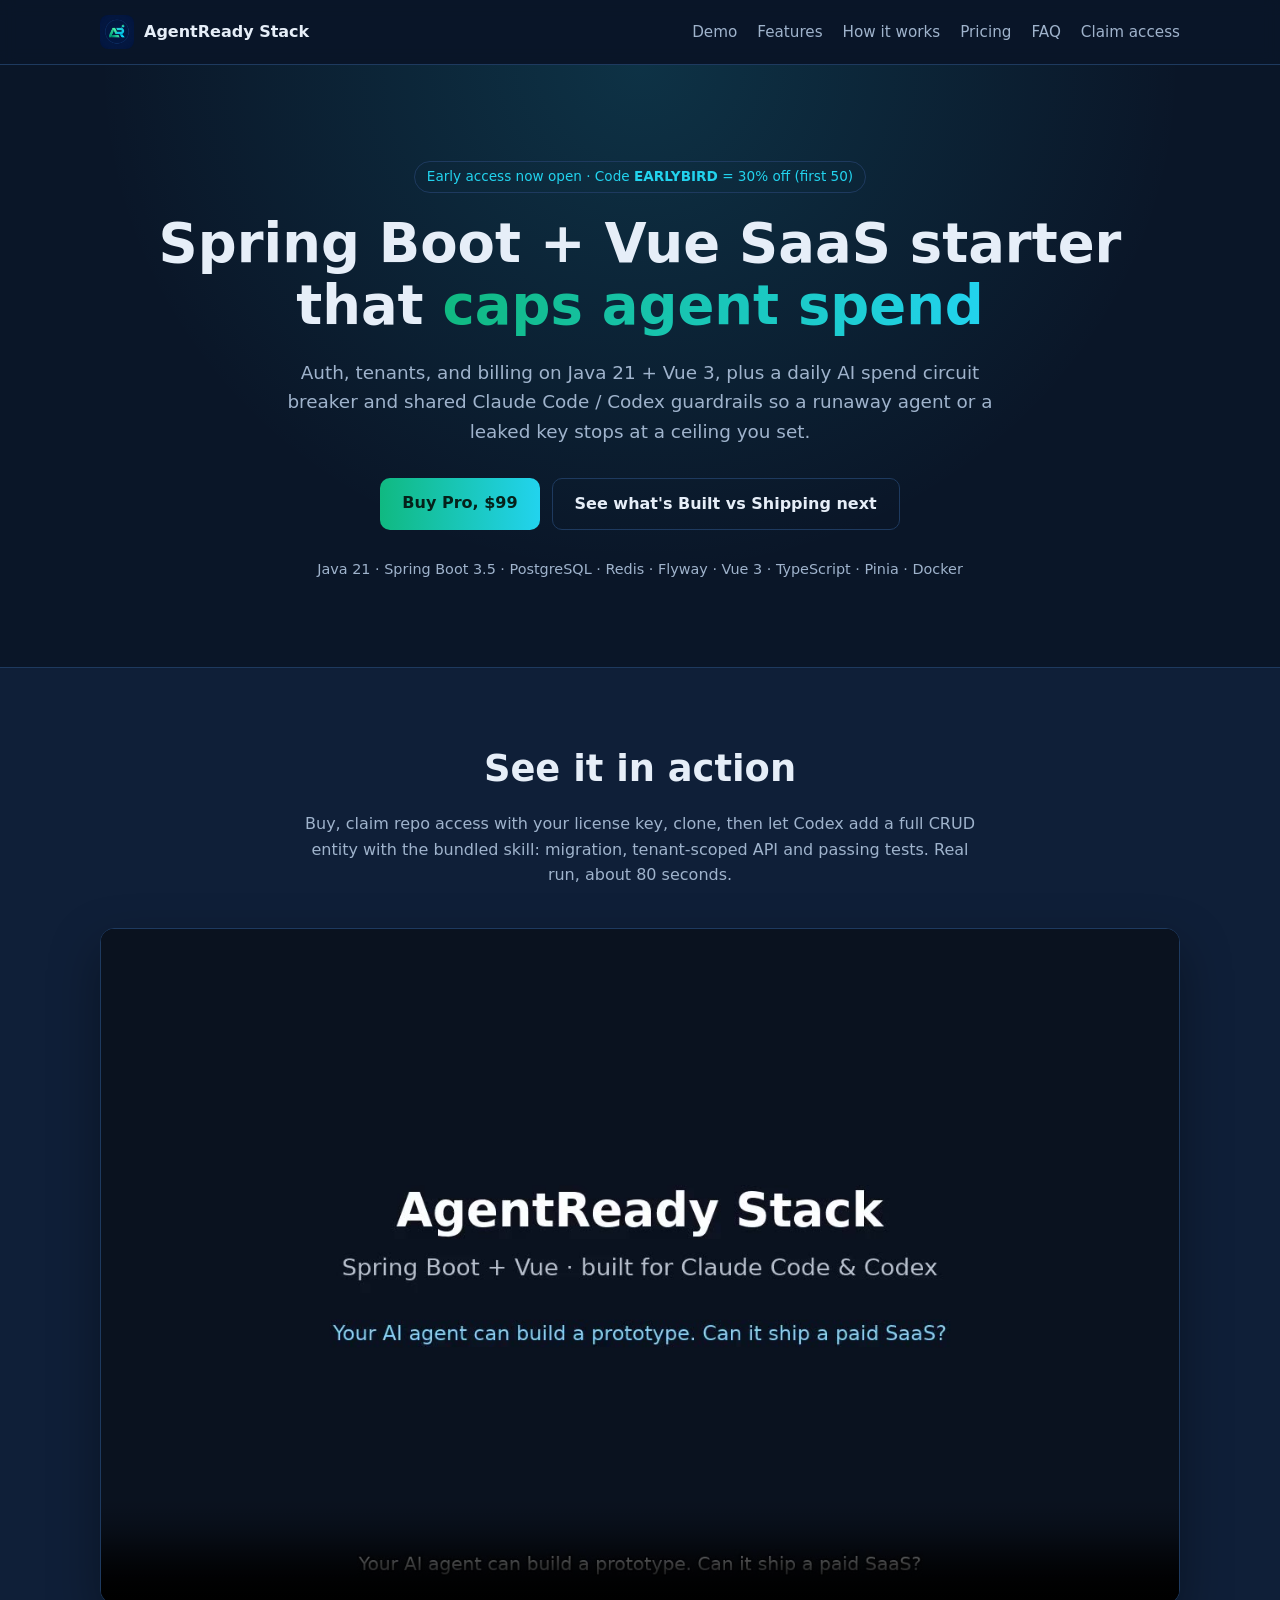
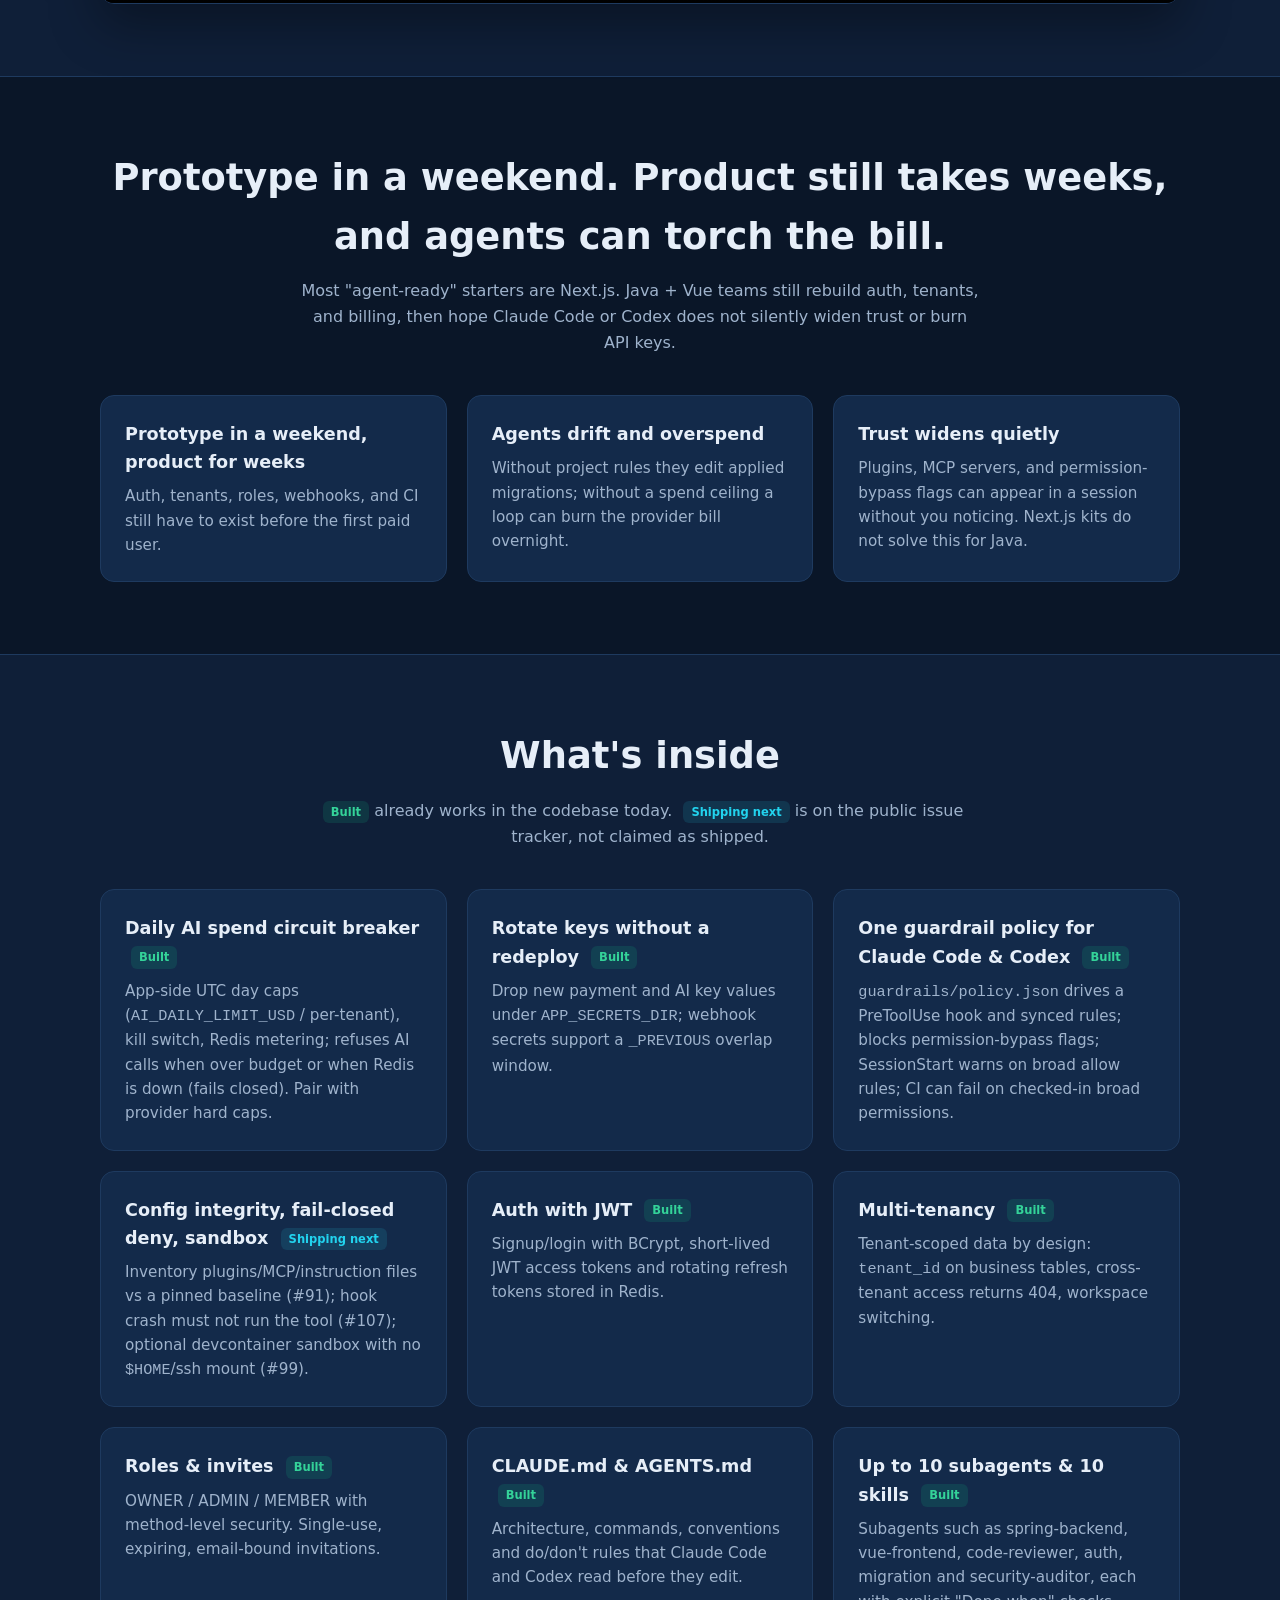
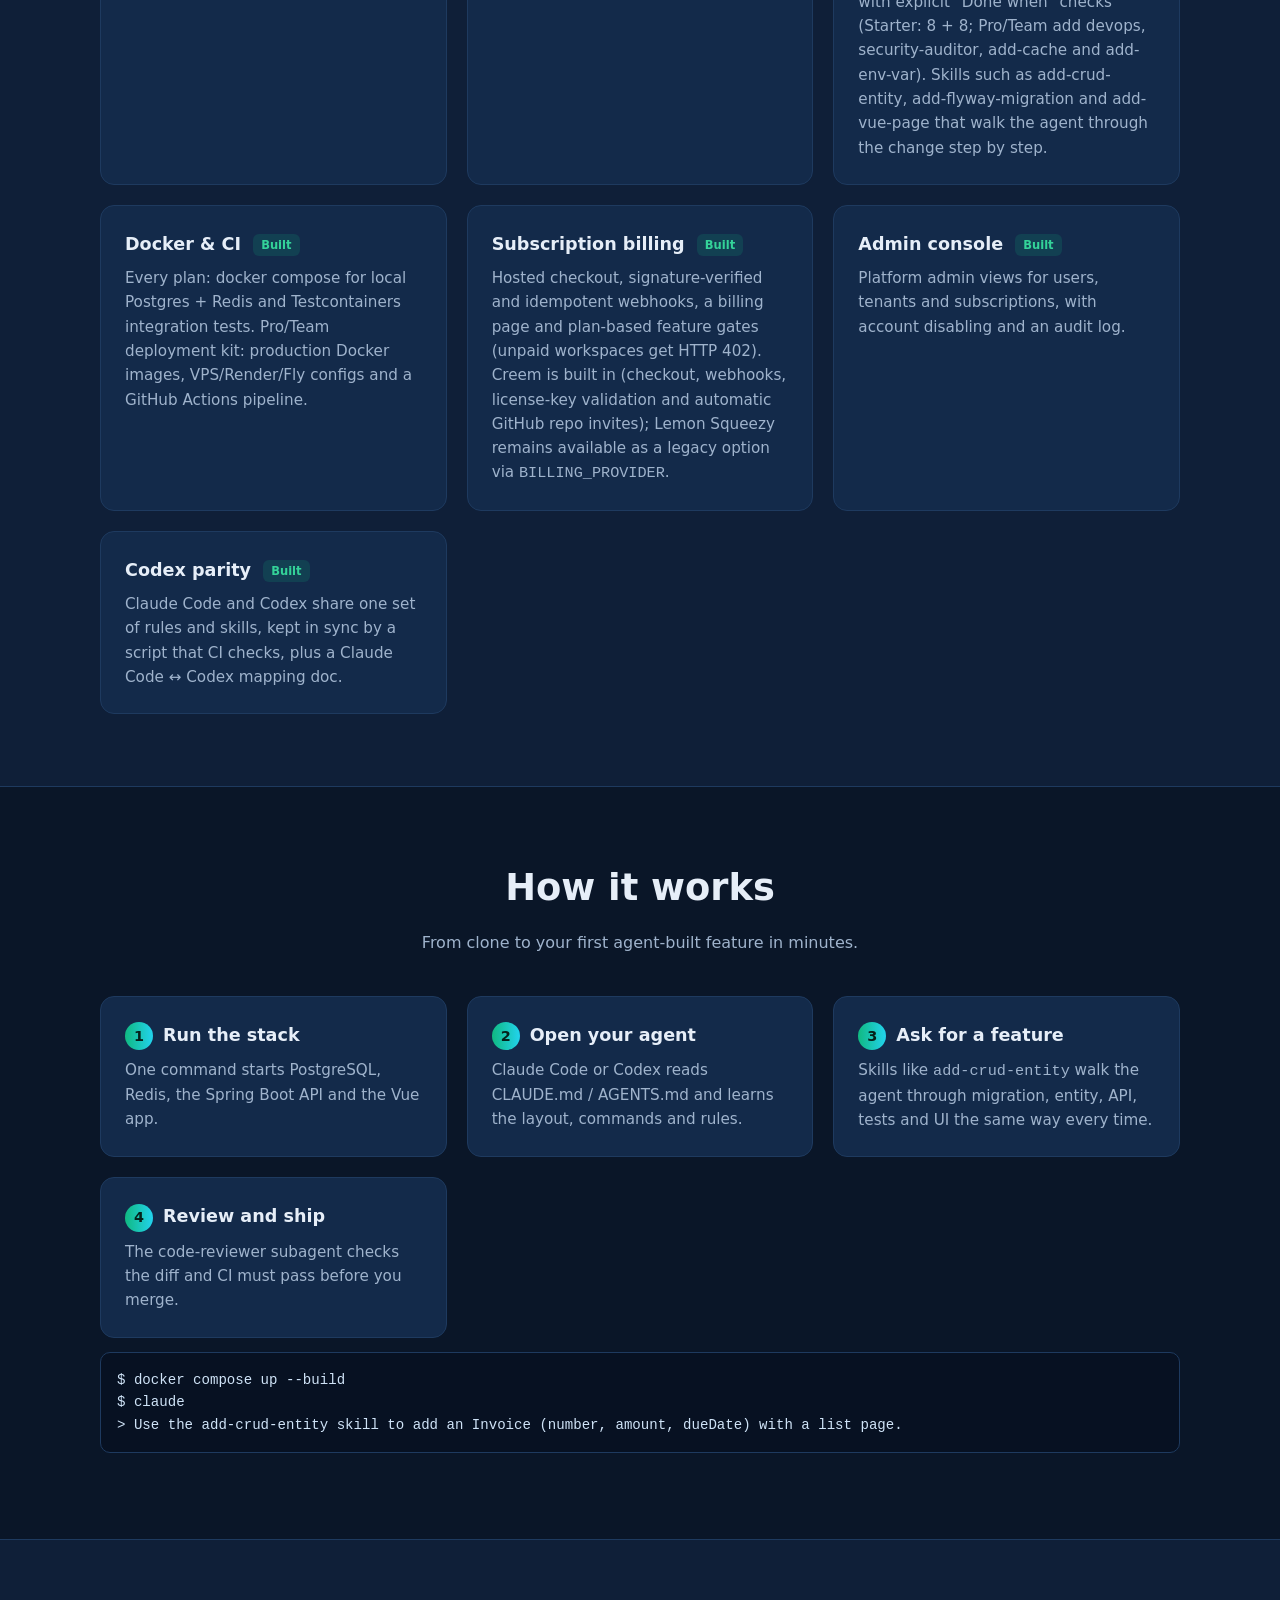
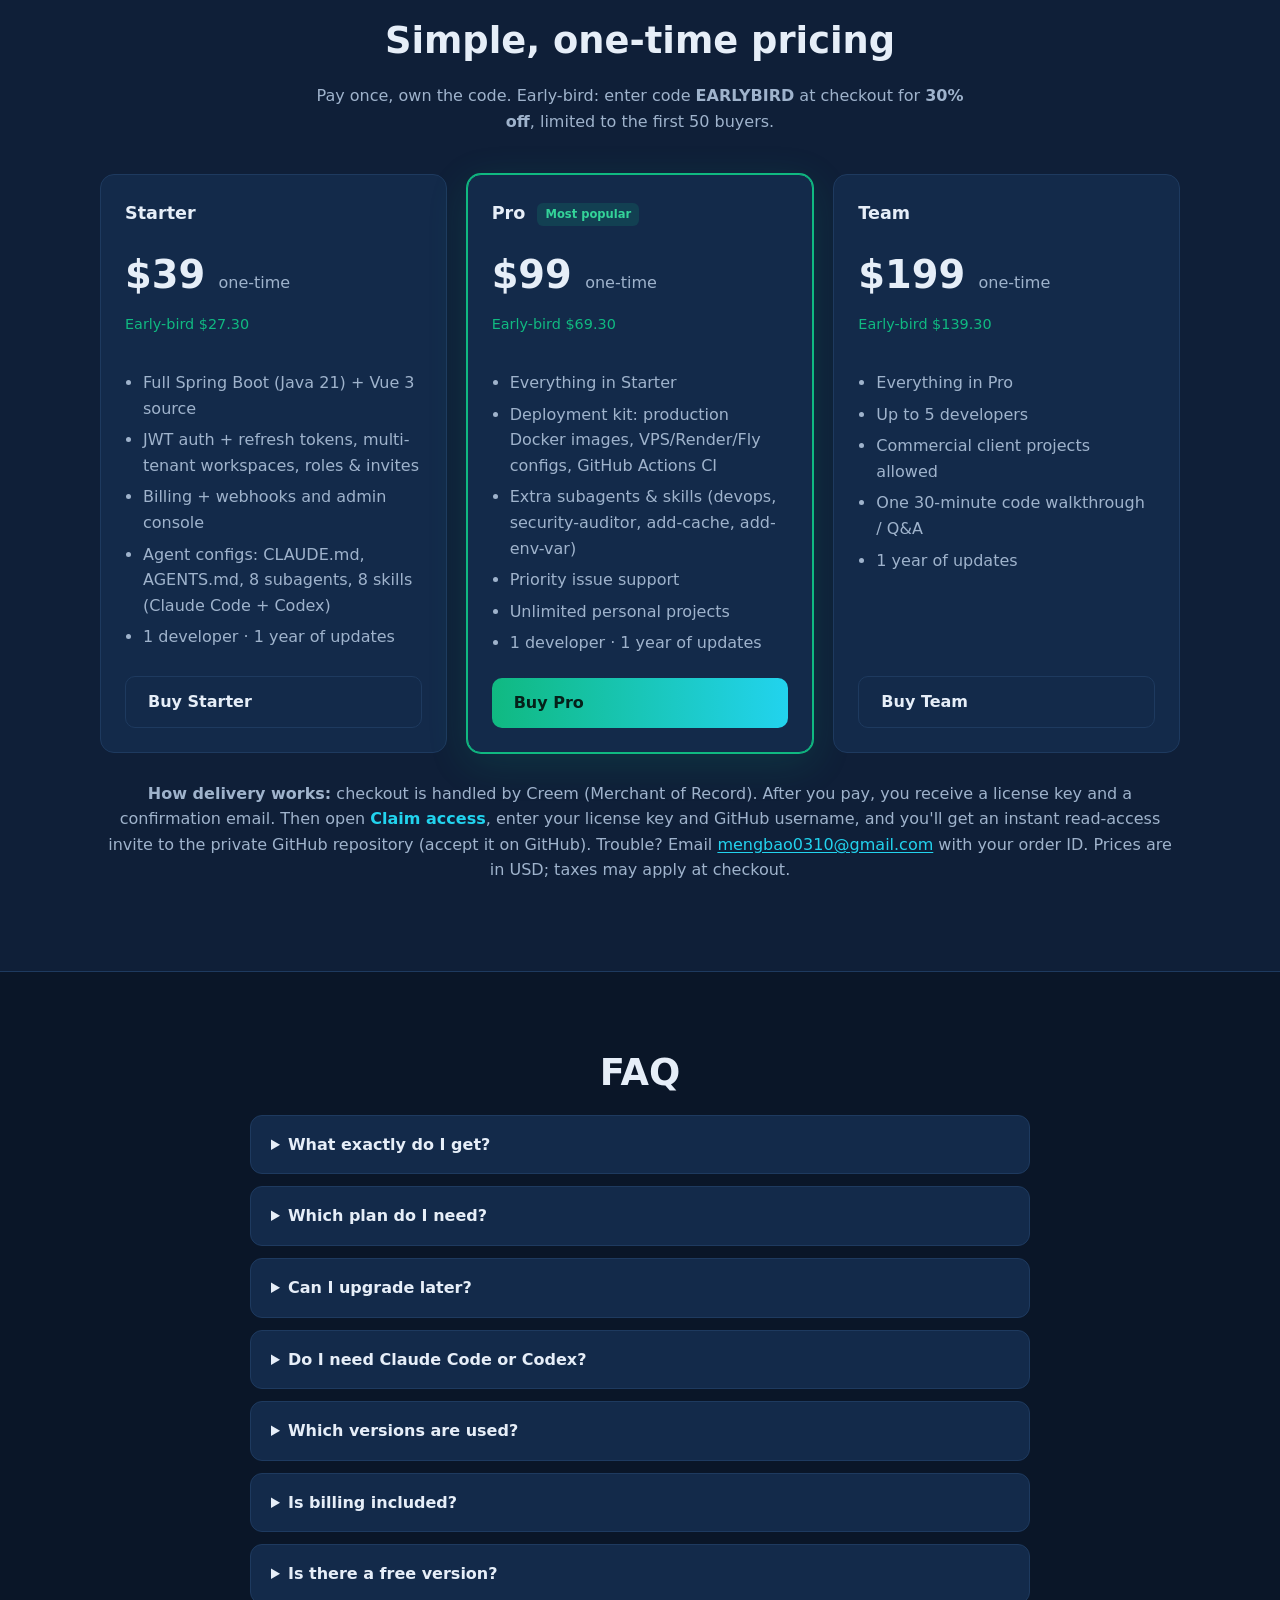
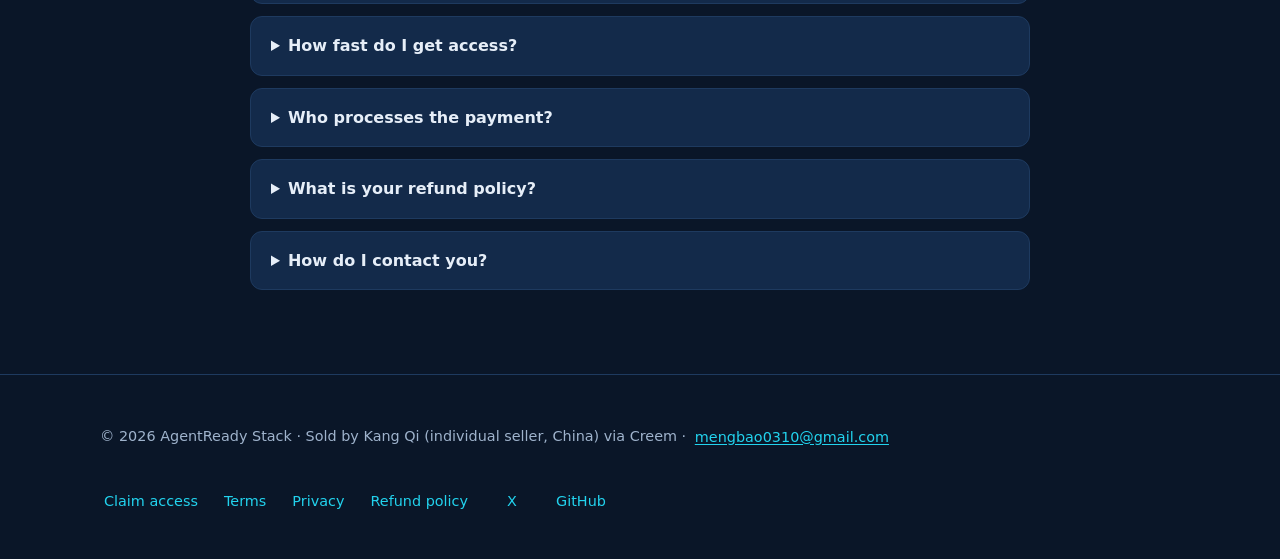
==== commit fa1eec5e: "landing: lead with AI spend circuit breaker buy points Rewrite hero/problem/features to sell the Bui" ====
--- a/index.html
+++ b/index.html
@@ -1,16 +1,16 @@
 <!doctype html>
 <html lang="en"><head><meta charset="UTF-8"><meta name="viewport" content="width=device-width, initial-scale=1"><link rel="icon" type="image/png" href="/assets/favicon.png"><link rel="apple-touch-icon" href="/assets/apple-touch-icon.png"><link rel="stylesheet" href="/assets/style.css">
-<title>AgentReady Stack: AI-ready Spring Boot + Vue SaaS starter for Claude Code & Codex</title>
-<meta name="description" content="A production-minded Spring Boot 3 + Vue 3 SaaS starter with CLAUDE.md, AGENTS.md, subagents and skills, so Claude Code and Codex can build features that fit your codebase.">
-<link rel="canonical" href="https://agentreadystack.com/"><meta property="og:url" content="https://agentreadystack.com/"><meta property="og:title" content="AgentReady Stack"><meta property="og:description" content="AI-ready Spring Boot + Vue SaaS starter for Claude Code & Codex."><meta property="og:image" content="https://agentreadystack.com/assets/logo.png"><meta name="twitter:card" content="summary"><meta name="twitter:site" content="@agentreadystack">
+<title>AgentReady Stack: Spring Boot + Vue SaaS starter that caps agent spend</title>
+<meta name="description" content="Java 21 + Vue 3 SaaS starter for Claude Code &amp; Codex: auth, tenants, billing, plus a daily AI spend circuit breaker and shared agent guardrails. One-time from $39.">
+<link rel="canonical" href="https://agentreadystack.com/"><meta property="og:url" content="https://agentreadystack.com/"><meta property="og:title" content="AgentReady Stack"><meta property="og:description" content="Spring Boot + Vue SaaS starter that caps agent spend: auth, tenants, billing, plus AI spend circuit breaker and shared guardrails."><meta property="og:image" content="https://agentreadystack.com/assets/logo.png"><meta name="twitter:card" content="summary"><meta name="twitter:site" content="@agentreadystack">
 </head><body>
 <header class="top"><div class="wrap nav"><a class="brand" href="/"><img src="/assets/logo.png" alt="AgentReady Stack logo">AgentReady Stack</a><nav class="links"><a href="/#demo">Demo</a><a href="/#features">Features</a><a href="/#how">How it works</a><a href="/#pricing">Pricing</a><a href="/#faq">FAQ</a><a href="/claim/">Claim access</a></nav></div></header>
 <main>
 <div class="hero"><div class="wrap">
   <span class="pill">Early access now open · Code <strong>EARLYBIRD</strong> = 30% off (first 50)</span>
-  <h1>The <span class="g">AI-ready</span> Spring Boot + Vue<br>SaaS starter for Claude Code &amp; Codex</h1>
-  <p class="lead">Skip weeks of boilerplate. Get auth, multi-tenancy and roles on Java 21 + Vue 3, plus the agent configuration (CLAUDE.md, AGENTS.md, subagents and skills) that keeps AI coding agents consistent with your architecture.</p>
-  <div class="cta"><a class="btn primary" href="https://www.creem.io/payment/prod_1FH8LfFZTY4Kdtn2gimqIX">Buy Pro, $99</a><a class="btn" href="#pricing">See pricing</a></div>
+  <h1>Spring Boot + Vue SaaS starter that <span class="g">caps agent spend</span></h1>
+  <p class="lead">Auth, tenants, and billing on Java 21 + Vue 3, plus a daily AI spend circuit breaker and shared Claude Code / Codex guardrails so a runaway agent or a leaked key stops at a ceiling you set.</p>
+  <div class="cta"><a class="btn primary" href="https://www.creem.io/payment/prod_1FH8LfFZTY4Kdtn2gimqIX">Buy Pro, $99</a><a class="btn" href="#features">See what's Built vs Shipping next</a></div>
   <p class="stack">Java 21 · Spring Boot 3.5 · PostgreSQL · Redis · Flyway · Vue 3 · TypeScript · Pinia · Docker</p>
 </div></div>
 
@@ -27,19 +27,23 @@
 if(!("IntersectionObserver" in window)){v.controls=true;load();return;}var io=new IntersectionObserver(function(es){es.forEach(function(e){if(e.isIntersecting){load();}else if(!v.paused){v.pause();}});},{rootMargin:"200px"});io.observe(v);})();</script>
 
 <section id="problem"><div class="wrap">
-  <h2>AI agents write code fast. Without guardrails, they also write it wrong.</h2>
-  <p class="sub">Most "agent-ready" templates target Next.js. Java and Vue teams get generic prompts and agents that ignore the codebase's conventions.</p>
+  <h2>Prototype in a weekend. Product still takes weeks, and agents can torch the bill.</h2>
+  <p class="sub">Most "agent-ready" starters are Next.js. Java + Vue teams still rebuild auth, tenants, and billing, then hope Claude Code or Codex does not silently widen trust or burn API keys.</p>
   <div class="grid">
-    <div class="card"><h3>Weeks of boilerplate</h3><p>Auth, tenants, roles, migrations and CI need to be solved before the first real feature.</p></div>
-    <div class="card"><h3>Agents drift from your architecture</h3><p>Without project rules, agents put logic in controllers, expose entities, edit applied migrations and skip tests.</p></div>
-    <div class="card"><h3>Context is rebuilt every session</h3><p>Each new session re-explains layout, commands and do/don't rules, and still misses some of them.</p></div>
+    <div class="card"><h3>Prototype in a weekend, product for weeks</h3><p>Auth, tenants, roles, webhooks, and CI still have to exist before the first paid user.</p></div>
+    <div class="card"><h3>Agents drift and overspend</h3><p>Without project rules they edit applied migrations; without a spend ceiling a loop can burn the provider bill overnight.</p></div>
+    <div class="card"><h3>Trust widens quietly</h3><p>Plugins, MCP servers, and permission-bypass flags can appear in a session without you noticing. Next.js kits do not solve this for Java.</p></div>
   </div>
 </div></section>
 
 <section id="features" class="alt"><div class="wrap">
   <h2>What's inside</h2>
-  <p class="sub"><span class="tag ok">Built</span> already works in the codebase today. <span class="tag soon">Planned</span> is scheduled for the launch release or shortly after.</p>
+  <p class="sub"><span class="tag ok">Built</span> already works in the codebase today. <span class="tag soon">Shipping next</span> is on the public issue tracker, not claimed as shipped.</p>
   <div class="grid">
+    <div class="card"><h3>Daily AI spend circuit breaker <span class="tag ok">Built</span></h3><p>App-side UTC day caps (<code>AI_DAILY_LIMIT_USD</code> / per-tenant), kill switch, Redis metering; refuses AI calls when over budget or when Redis is down (fails closed). Pair with provider hard caps.</p></div>
+    <div class="card"><h3>Rotate keys without a redeploy <span class="tag ok">Built</span></h3><p>Drop new payment and AI key values under <code>APP_SECRETS_DIR</code>; webhook secrets support a <code>_PREVIOUS</code> overlap window.</p></div>
+    <div class="card"><h3>One guardrail policy for Claude Code &amp; Codex <span class="tag ok">Built</span></h3><p><code>guardrails/policy.json</code> drives a PreToolUse hook and synced rules; blocks permission-bypass flags; SessionStart warns on broad allow rules; CI can fail on checked-in broad permissions.</p></div>
+    <div class="card"><h3>Config integrity, fail-closed deny, sandbox <span class="tag soon">Shipping next</span></h3><p>Inventory plugins/MCP/instruction files vs a pinned baseline (#91); hook crash must not run the tool (#107); optional devcontainer sandbox with no <code>$HOME</code>/ssh mount (#99).</p></div>
     <div class="card"><h3>Auth with JWT <span class="tag ok">Built</span></h3><p>Signup/login with BCrypt, short-lived JWT access tokens and rotating refresh tokens stored in Redis.</p></div>
     <div class="card"><h3>Multi-tenancy <span class="tag ok">Built</span></h3><p>Tenant-scoped data by design: <code>tenant_id</code> on business tables, cross-tenant access returns 404, workspace switching.</p></div>
     <div class="card"><h3>Roles &amp; invites <span class="tag ok">Built</span></h3><p>OWNER / ADMIN / MEMBER with method-level security. Single-use, expiring, email-bound invitations.</p></div>
--- a/assets/style.css
+++ b/assets/style.css
@@ -25,7 +25,7 @@
 .card{background:var(--card);border:1px solid var(--line);border-radius:14px;padding:24px}
 .card h3{margin:0 0 8px;font-size:1.1rem}.card p{margin:0;color:var(--muted);font-size:.95rem}
 .tag{display:inline-block;font-size:.72rem;font-weight:700;padding:2px 8px;border-radius:6px;margin-left:6px;vertical-align:middle}
-.tag.ok{background:rgba(16,185,129,.15);color:var(--em)}.tag.soon{background:rgba(34,211,238,.12);color:var(--cy)}
+.tag.ok{background:rgba(16,185,129,.15);color:#34d399}.tag.soon{background:rgba(34,211,238,.12);color:var(--cy)}
 .steps{counter-reset:s}.steps .card h3::before{counter-increment:s;content:counter(s);display:inline-grid;place-items:center;width:28px;height:28px;border-radius:50%;background:var(--grad);color:#05211a;margin-right:10px;font-size:.9rem}
 pre{background:#071122;border:1px solid var(--line);border-radius:10px;padding:16px;overflow:auto;font-size:.88rem;color:#cfe3f7}
 .price{display:flex;flex-direction:column}.price .amt{font-size:2.4rem;font-weight:800;margin:8px 0}.price .amt small{font-size:1rem;color:var(--muted);font-weight:500}
@@ -39,6 +39,7 @@
 .foot{display:flex;flex-wrap:wrap;gap:20px;align-items:center;justify-content:space-between}.foot nav{display:flex;gap:18px;flex-wrap:wrap}
 .legal{max-width:780px;padding:48px 20px}.legal h1{font-size:2rem}.legal h2{text-align:left;font-size:1.25rem;margin-top:32px}.legal p,.legal li{color:var(--muted)}
 section[id]{scroll-margin-top:72px}
+a[href^="mailto:"]{text-decoration:underline;text-underline-offset:2px}
 @media(max-width:720px){.nav{flex-wrap:wrap;row-gap:0;height:auto;padding-top:8px}section[id]{scroll-margin-top:110px}.nav .links{margin-left:0;width:100%;gap:4px;overflow-x:auto;-webkit-overflow-scrolling:touch;scrollbar-width:none;font-size:.9rem}.nav .links::-webkit-scrollbar{display:none}.nav .links a{flex:0 0 auto;padding:10px 10px;min-height:44px;display:inline-flex;align-items:center}.nav .links a:first-child{padding-left:0}.hero{padding:64px 0 48px}}
 
 .demo-frame{margin-top:28px;border:1px solid var(--line);border-radius:14px;overflow:hidden;background:#0b1220;box-shadow:0 20px 50px rgba(0,0,0,.35)}
